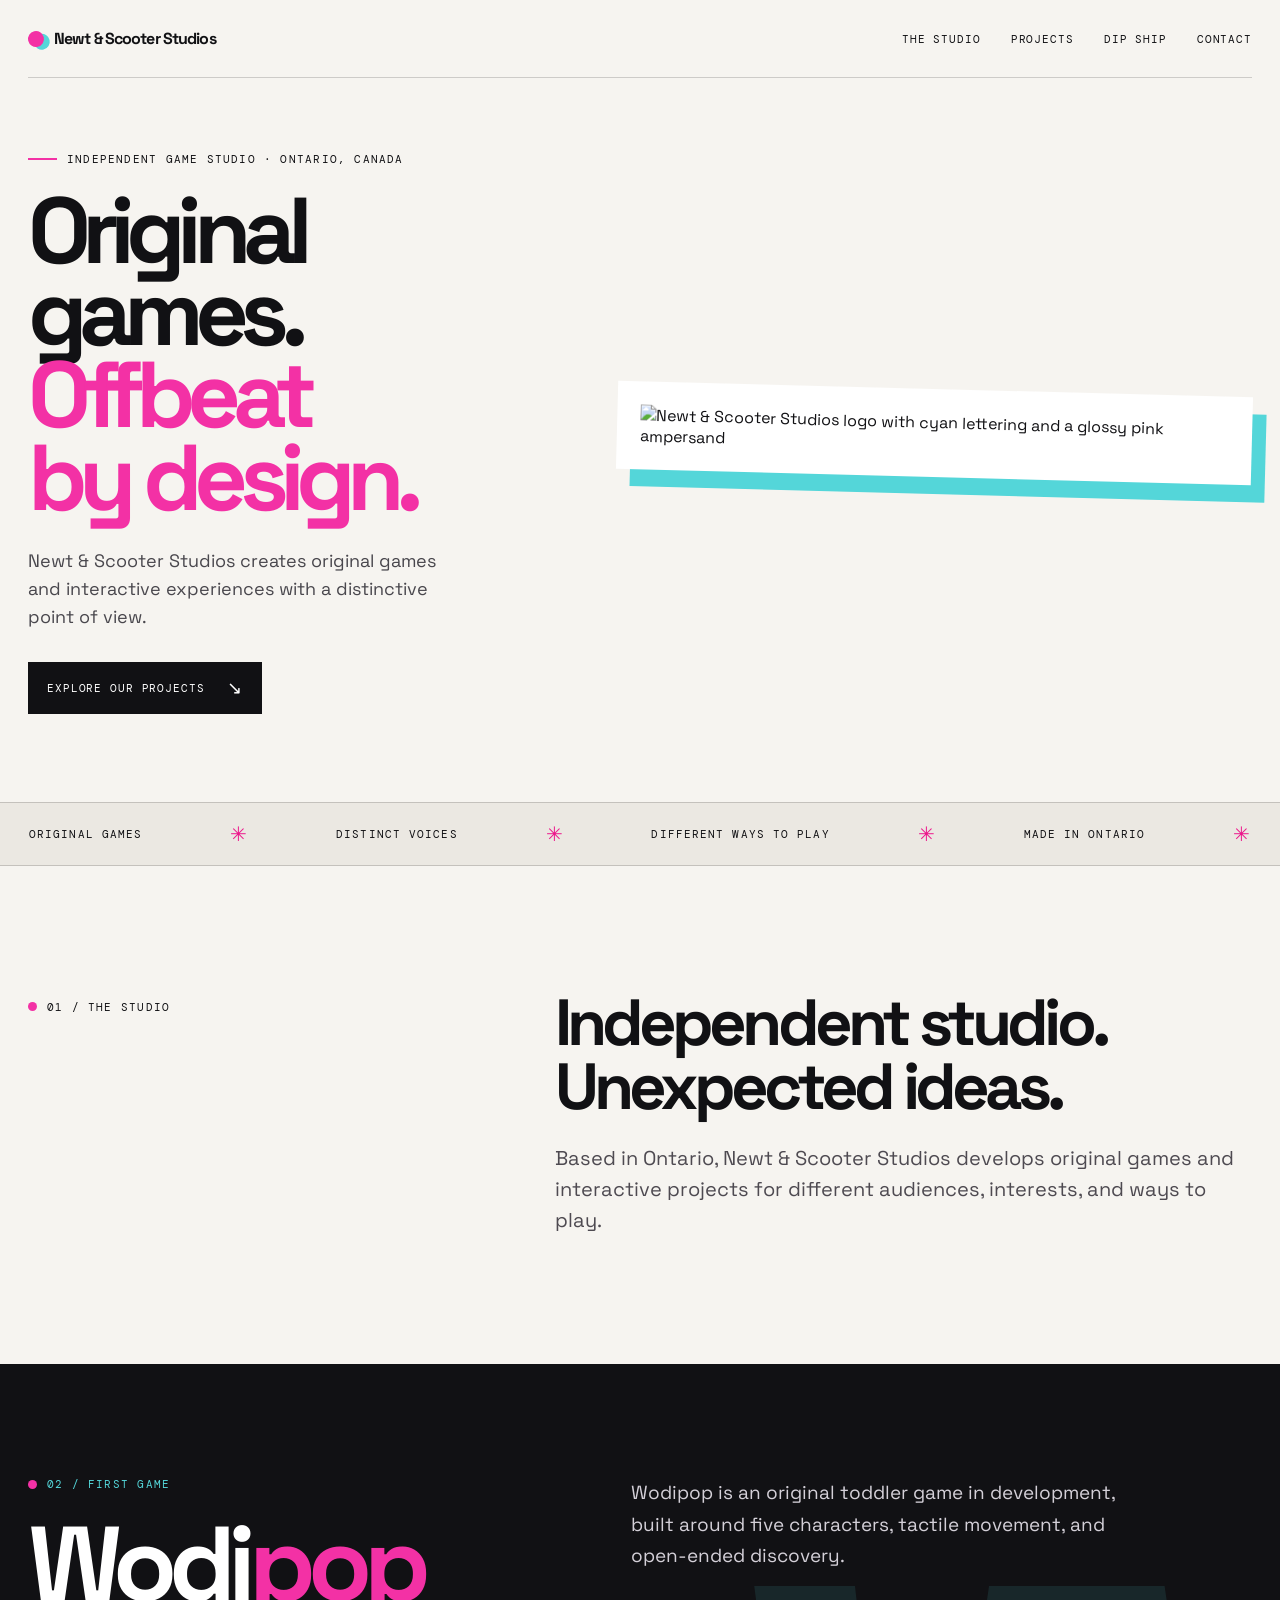
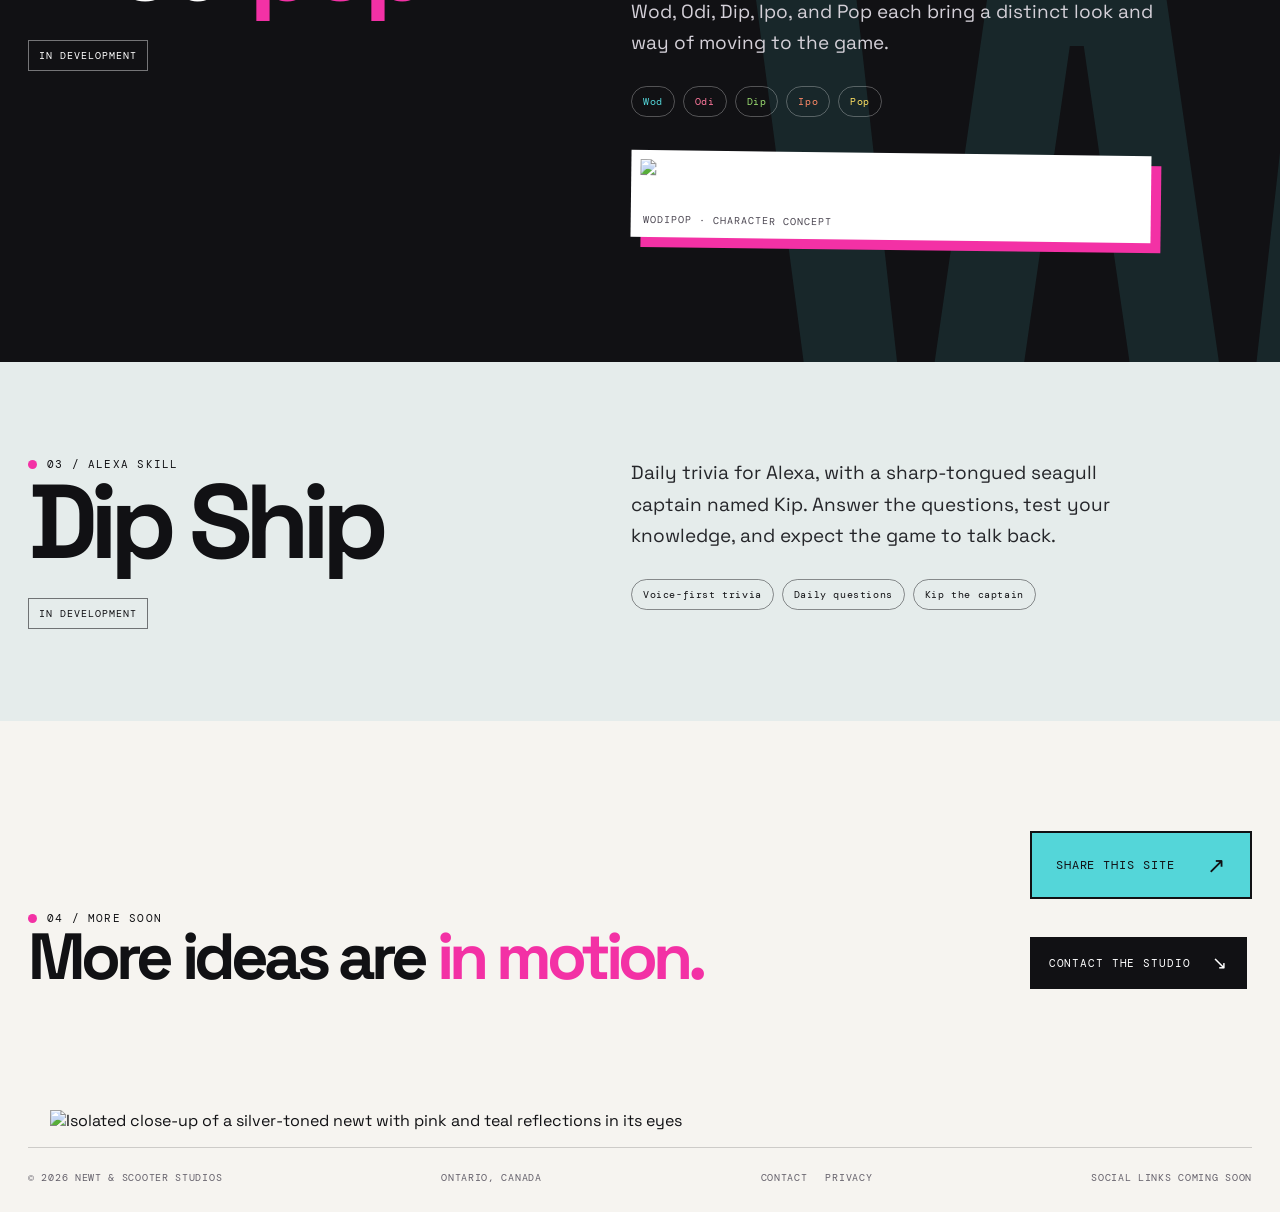
==== index.html @ 3dd8081b "Add files via upload" ====
<!doctype html>
<html lang="en">
<head>
  <meta charset="utf-8">
  <meta name="viewport" content="width=device-width, initial-scale=1">
  <meta name="theme-color" content="#f6f4f0">
  <meta name="description" content="Newt & Scooter Studios is an independent Ontario game studio making original games and interactive experiences across genres.">
  <title>Newt & Scooter Studios | Original games. Offbeat by design.</title>
  <link rel="canonical" href="https://newtandscooter.com/">
  <meta property="og:type" content="website">
  <meta property="og:site_name" content="Newt &amp; Scooter Studios">
  <meta property="og:title" content="Newt &amp; Scooter Studios | Original games">
  <meta property="og:description" content="Independent games and interactive experiences, made in Ontario.">
  <meta property="og:url" content="https://newtandscooter.com/">
  <meta property="og:image" content="https://newtandscooter.com/assets/images/newt-cutout.png">
  <meta property="og:image:alt" content="Isolated close-up of a newt with pink and teal reflections in its eyes">
  <meta name="twitter:card" content="summary_large_image">
  <meta name="twitter:title" content="Newt &amp; Scooter Studios | Original games">
  <meta name="twitter:description" content="Independent games and interactive experiences, made in Ontario.">
  <meta name="twitter:image" content="https://newtandscooter.com/assets/images/newt-cutout.png">
  <meta name="robots" content="index, follow">
  <link rel="preconnect" href="https://fonts.googleapis.com">
  <link rel="preconnect" href="https://fonts.gstatic.com" crossorigin>
  <link href="https://fonts.googleapis.com/css2?family=DM+Mono:wght@400;500&family=Space+Grotesk:wght@400;500;600;700&display=swap" rel="stylesheet">
  <link rel="stylesheet" href="/site.css">
  <script type="application/ld+json">
    {"@context":"https://schema.org","@type":"Organization","name":"Newt & Scooter Studios","url":"https://newtandscooter.com/","description":"An independent Ontario game studio making original games and interactive experiences.","logo":"https://newtandscooter.com/assets/images/newt-scooter-logo.jpg"}
  </script>
</head>
<body>
  <header class="shell topbar">
    <a class="brand" href="/" aria-label="Newt and Scooter Studios home"><i class="brand-mark" aria-hidden="true"></i> Newt &amp; Scooter Studios</a>
    <nav class="nav" aria-label="Main navigation">
      <a href="/#studio">The studio</a>
      <a href="/#first-game">Projects</a>
      <a href="/#dipship">Dip Ship</a>
      <a href="/contact.html">Contact</a>
    </nav>
  </header>
  <main id="top">
    <section class="shell hero" aria-labelledby="hero-title">
      <div>
        <p class="eyebrow">Independent game studio · Ontario, Canada</p>
        <h1 id="hero-title"><span>Original</span><span>games.</span><span class="accent">Offbeat</span><span class="accent">by design.</span></h1>
        <p class="hero-copy">Newt &amp; Scooter Studios creates original games and interactive experiences with a distinctive point of view.</p>
        <a class="button" href="#first-game">Explore our projects <b aria-hidden="true">↘</b></a>
      </div>
      <div class="hero-art">
        <img src="/assets/images/newt-scooter-logo.jpg" alt="Newt &amp; Scooter Studios logo with cyan lettering and a glossy pink ampersand">
      </div>
    </section>
    <div class="ticker" aria-label="Original games, distinct voices, made in Ontario">
      <div class="ticker-line" aria-hidden="true"><span>Original games</span><span>✳</span><span>Distinct voices</span><span>✳</span><span>Different ways to play</span><span>✳</span><span>Made in Ontario</span><span>✳</span></div>
    </div>
    <section id="studio" class="shell studio" aria-labelledby="studio-title">
      <p class="section-label">01 / The studio</p>
      <div class="studio-copy">
        <h2 id="studio-title">Independent studio.<br>Unexpected ideas.</h2>
        <p>Based in Ontario, Newt &amp; Scooter Studios develops original games and interactive projects for different audiences, interests, and ways to play.</p>
      </div>
    </section>
    <section id="first-game" class="project" aria-labelledby="project-title">
      <div class="shell project-inner">
        <div>
          <p class="section-label">02 / First game</p>
          <h2 id="project-title">Wodi<em>pop</em></h2>
          <span class="status">In development</span>
        </div>
        <div class="project-description">
          <p>Wodipop is an original toddler game in development, built around five characters, tactile movement, and open-ended discovery.</p>
          <p>Wod, Odi, Dip, Ipo, and Pop each bring a distinct look and way of moving to the game.</p>
          <div class="characters" aria-label="Wodipop characters"><span>Wod</span><span>Odi</span><span>Dip</span><span>Ipo</span><span>Pop</span></div>
          <figure class="project-art">
            <img src="/assets/images/wodipop-cast-artwork.jpeg" alt="A hand-drawn Wodipop cast: Wod, Pop, Odi, Ipo, and Dip peeking out from behind Ipo, above the Wodipop logo">
            <figcaption>Wodipop · Character concept</figcaption>
          </figure>
        </div>
      </div>
    </section>
    <section id="dipship" class="dipship" aria-labelledby="dipship-title">
      <div class="shell dipship-inner">
        <div>
          <p class="section-label">03 / Alexa skill</p>
          <h2 id="dipship-title">Dip Ship</h2>
          <span class="status">In development</span>
        </div>
        <div class="dipship-copy">
          <p>Daily trivia for Alexa, with a sharp-tongued seagull captain named Kip. Answer the questions, test your knowledge, and expect the game to talk back.</p>
          <div class="dipship-tags" aria-label="Dip Ship features"><span>Voice-first trivia</span><span>Daily questions</span><span>Kip the captain</span></div>
        </div>
      </div>
    </section>
    <section id="hello" class="shell outro" aria-labelledby="outro-title">
      <div>
        <p class="section-label">04 / More soon</p>
        <h2 id="outro-title">More ideas are <span>in motion.</span></h2>
      </div>
      <div class="outro-actions">
        <button class="share-button" type="button" data-share aria-describedby="share-status-home">Share this site <b aria-hidden="true">↗</b></button>
        <p id="share-status-home" class="share-status" data-share-status aria-live="polite"></p>
        <a class="button" href="/contact.html">Contact the studio <b aria-hidden="true">↘</b></a>
      </div>
    </section>
  </main>
  <figure class="closing-image">
    <img src="/assets/images/newt-cutout.png" alt="Isolated close-up of a silver-toned newt with pink and teal reflections in its eyes" loading="lazy" decoding="async">
  </figure>
  <footer class="shell site-footer">
    <p>© 2026 Newt &amp; Scooter Studios</p>
    <p>Ontario, Canada</p>
    <nav aria-label="Footer links"><a href="/contact.html">Contact</a><a href="/privacy.html">Privacy</a></nav>
    <p class="social-note">Social links coming soon</p>
  </footer>
  <script src="/site.js" defer></script>
</body>
</html>
---- site.css ----
:root {
      --ink: #111114;
      --paper: #f6f4f0;
      --cyan: #54d6d9;
      --pink: #f331a5;
      --lilac: #d7c9ff;
      --line: rgba(17,17,20,.18);
      --mono: "DM Mono", "Courier New", monospace;
      --sans: "Space Grotesk", "Arial", sans-serif;
    }
    * { box-sizing: border-box; }
    html { scroll-behavior: smooth; }
    body { margin: 0; background: var(--paper); color: var(--ink); font-family: var(--sans); }
    a { color: inherit; }
    .shell { width: min(1240px, calc(100% - 56px)); margin-inline: auto; }
    .topbar { height: 78px; display: flex; align-items: center; justify-content: space-between; border-bottom: 1px solid var(--line); }
    .brand { display: inline-flex; gap: 10px; align-items: center; text-decoration: none; font-size: 16px; font-weight: 700; letter-spacing: -.055em; }
    .brand-mark { width: 16px; height: 16px; border-radius: 50%; background: var(--pink); box-shadow: 5px 4px 0 var(--cyan); transform: rotate(-13deg); }
    .nav { display: flex; gap: 30px; align-items: center; font: 11px var(--mono); text-transform: uppercase; letter-spacing: .08em; }
    .nav a { text-decoration: none; }
    .nav a:hover { text-decoration: underline; text-decoration-thickness: 2px; text-underline-offset: 5px; }
    .hero { min-height: 660px; display: grid; grid-template-columns: .92fr 1.08fr; align-items: center; gap: 48px; padding: 74px 0 88px; }
    .eyebrow, .section-label { font: 11px var(--mono); text-transform: uppercase; letter-spacing: .11em; }
    .eyebrow { display: flex; align-items: center; gap: 10px; margin: 0 0 24px; }
    .eyebrow::before { content: ""; width: 29px; height: 2px; background: var(--pink); }
    h1 { max-width: 600px; margin: 0; font-size: clamp(58px, 7.3vw, 105px); line-height: .88; letter-spacing: -.095em; font-weight: 700; }
    h1 span { display: block; }
    h1 .accent { color: var(--pink); }
    .hero-copy { max-width: 445px; margin: 28px 0 31px; font-size: 18px; line-height: 1.55; color: #49474d; }
    .button { display: inline-flex; align-items: center; gap: 22px; min-height: 52px; padding: 0 19px; background: var(--ink); color: white; text-decoration: none; font: 11px var(--mono); text-transform: uppercase; letter-spacing: .08em; transition: transform .2s, background .2s; }
    .button:hover { background: #34313a; transform: translateY(-3px); }
    .button b { font-size: 18px; font-weight: 400; }
    .hero-art { position: relative; padding: 23px; background: white; transform: rotate(1.5deg); box-shadow: 14px 17px 0 var(--cyan); }
    .hero-art img { display: block; width: 100%; height: auto; }
    .ticker { overflow: hidden; border-block: 1px solid var(--line); background: #ebe8e2; }
    .ticker-line { display: flex; align-items: center; justify-content: space-around; gap: 30px; min-width: max-content; padding: 18px 0; font: 11px var(--mono); text-transform: uppercase; letter-spacing: .1em; }
    .ticker-line span:nth-child(even) { color: #ec168b; font-size: 20px; }
    .studio { padding: 125px 0 128px; display: grid; grid-template-columns: .72fr 1.28fr; gap: 11%; align-items: start; }
    .section-label { margin: 9px 0 0; display: flex; gap: 10px; align-items: center; }
    .section-label::before { content: ""; width: 9px; height: 9px; background: var(--pink); border-radius: 50%; }
    h2 { margin: 0; font-size: clamp(40px, 5.1vw, 68px); line-height: .98; letter-spacing: -.075em; }
    .studio-copy { max-width: 690px; }
    .studio-copy p { font-size: 20px; line-height: 1.55; color: #4e4a51; margin: 25px 0 0; }
    .project { background: var(--ink); color: white; padding: 104px 0 112px; position: relative; overflow: hidden; }
    .project::after { content: "W"; position: absolute; right: -42px; bottom: -205px; color: rgba(84,214,217,.11); font-size: min(62vw, 770px); line-height: .8; font-weight: 700; letter-spacing: -.13em; pointer-events: none; }
    .project-inner { position: relative; z-index: 1; display: grid; grid-template-columns: .86fr 1.14fr; gap: 11%; align-items: start; }
    .project .section-label { color: var(--cyan); margin-bottom: 22px; }
    .project h2 { font-size: clamp(58px, 8.2vw, 112px); }
    .project h2 em { color: var(--pink); font-style: normal; }
    .status { display: inline-block; margin-top: 24px; padding: 8px 10px; border: 1px solid rgba(255,255,255,.42); font: 10px var(--mono); text-transform: uppercase; letter-spacing: .1em; }
    .project-description { max-width: 530px; padding-top: 9px; }
    .project-description p { margin: 0 0 24px; color: #d4d0d8; font-size: 19px; line-height: 1.65; }
    .project-art { margin: 36px 10px 10px 0; padding: 9px; background: #fff; transform: rotate(.7deg); box-shadow: 10px 10px 0 var(--pink); }
    .project-art img { display: block; width: 100%; height: auto; }
    .project-art figcaption { margin: 12px 3px 2px; color: #4b4651; font: 10px var(--mono); text-transform: uppercase; letter-spacing: .1em; }
    .characters { display: flex; flex-wrap: wrap; gap: 8px; margin-top: 28px; }
    .characters span { padding: 8px 11px; border: 1px solid rgba(255,255,255,.28); border-radius: 99px; font: 10px var(--mono); letter-spacing: .06em; }
    .characters span:nth-child(1) { color: var(--cyan); }
    .characters span:nth-child(2) { color: #ff789d; }
    .characters span:nth-child(3) { color: #9bdc71; }
    .characters span:nth-child(4) { color: #ff8a68; }
    .characters span:nth-child(5) { color: #ffe162; }
    .outro { padding: 110px 0 105px; display: flex; align-items: end; justify-content: space-between; gap: 40px; }
    .outro h2 { max-width: 740px; }
    .outro h2 span { color: var(--pink); }
    .outro .button { flex-shrink: 0; }
    .closing-image { width: 100%; overflow: hidden; background: transparent; }
    .closing-image img { display: block; width: min(1260px, 100%); height: auto; margin: 0 auto; }
    footer { border-top: 1px solid var(--line); padding: 23px 0 28px; display: flex; justify-content: space-between; gap: 25px; font: 10px var(--mono); text-transform: uppercase; letter-spacing: .07em; color: #65616b; }
    footer p { margin: 0; }
    .dipship { background: #e5eceb; color: var(--ink); padding: 86px 0 92px; }
    .dipship-inner { display: grid; grid-template-columns: .86fr 1.14fr; gap: 11%; align-items: start; }
    .dipship h2 { font-size: clamp(58px, 8.2vw, 112px); }
    .dipship .status { border-color: rgba(17,17,20,.55); }
    .dipship-copy { max-width: 530px; padding-top: 9px; }
    .dipship-copy p { margin: 0 0 24px; color: #25262a; font-size: 19px; line-height: 1.65; }
    .dipship-tags { display: flex; flex-wrap: wrap; gap: 8px; margin-top: 28px; }
    .dipship-tags span { padding: 8px 11px; border: 1px solid rgba(17,17,20,.45); border-radius: 99px; font: 10px var(--mono); letter-spacing: .06em; }
    .outro-actions { display: flex; flex-direction: column; align-items: flex-start; gap: 12px; }
    .share-button { display: inline-flex; align-items: center; justify-content: space-between; gap: 32px; min-height: 68px; padding: 0 24px; border: 2px solid var(--ink); background: var(--cyan); color: var(--ink); font: 12px var(--mono); text-transform: uppercase; letter-spacing: .08em; cursor: pointer; transition: transform .2s, background .2s; }
    .share-button:hover { background: #42bfca; transform: translateY(-3px); }
    .share-button b { font-size: 22px; font-weight: 400; }
    .share-status { min-height: 1.3em; margin: 0; color: #55515a; font: 11px var(--mono); }
    .page-main { min-height: 64vh; }
    .page-intro { padding: 88px 0 62px; }
    .page-intro h1 { max-width: 850px; font-size: clamp(52px, 8vw, 96px); line-height: .95; }
    .page-intro p:not(.eyebrow) { max-width: 700px; color: #49474d; font-size: 19px; line-height: 1.6; }
    .content-panel { max-width: 780px; margin: 0 auto 110px; padding: clamp(24px, 5vw, 48px); background: #fff; border: 1px solid var(--line); }
    .content-panel h2 { margin: 0 0 16px; font-size: clamp(28px, 4vw, 42px); }
    .content-panel h3 { margin: 34px 0 8px; font-size: 21px; letter-spacing: -.04em; }
    .content-panel p, .content-panel li { color: #4e4a51; font-size: 16px; line-height: 1.7; }
    .content-panel p { margin: 0 0 17px; }
    .content-panel ul { padding-left: 20px; }
    .contact-note { margin-top: 28px; padding: 19px 20px; border-left: 3px solid var(--pink); background: #f6f4f0; }
    .contact-note p:last-child { margin-bottom: 0; }
    .contact-actions { margin-top: 32px; display: flex; flex-wrap: wrap; gap: 14px; align-items: center; }
    .site-footer nav { display: flex; gap: 18px; }
    .site-footer a { text-decoration: none; }
    .site-footer a:hover { text-decoration: underline; text-underline-offset: 4px; }
    .site-footer .social-note { color: #65616b; }
    .visually-hidden { position: absolute; width: 1px; height: 1px; padding: 0; margin: -1px; overflow: hidden; clip: rect(0,0,0,0); white-space: nowrap; border: 0; }
    @media (max-width: 780px) {
      .shell { width: min(100% - 36px, 580px); }
      .topbar { height: 67px; }
      .nav { gap: 15px; font-size: 9px; }
      .nav a:first-child { display: none; }
      .hero { min-height: auto; grid-template-columns: 1fr; gap: 46px; padding: 76px 0 79px; }
      h1 { font-size: clamp(64px, 17vw, 100px); }
      .hero-copy { font-size: 16px; }
      .hero-art { margin: 0 8px 10px; padding: 13px; box-shadow: 9px 11px 0 var(--cyan); }
      .ticker-line { justify-content: flex-start; gap: 23px; padding: 15px 0; }
      .studio { grid-template-columns: 1fr; gap: 24px; padding: 81px 0 86px; }
      .studio-copy p { font-size: 17px; }
      .project { padding: 79px 0 85px; }
      .project-inner { grid-template-columns: 1fr; gap: 40px; }
      .project-description p { font-size: 17px; }
      .dipship { padding: 78px 0 85px; }
      .dipship-inner { grid-template-columns: 1fr; gap: 38px; }
      .dipship-copy p { font-size: 17px; }
      .page-intro { padding: 66px 0 45px; }
      .page-intro p:not(.eyebrow) { font-size: 17px; }
      .content-panel { margin-bottom: 76px; }
      .project::after { font-size: 100vw; right: -90px; bottom: -60px; }
      .outro { padding: 82px 0 75px; align-items: flex-start; flex-direction: column; gap: 30px; }
      .outro-actions { width: 100%; }
      .share-button { width: 100%; }
      footer { flex-direction: column; gap: 10px; }
      .site-footer nav { gap: 15px; }
    }
    @media (prefers-reduced-motion: reduce) { html { scroll-behavior: auto; } *, *::before, *::after { transition-duration: .01ms !important; } }
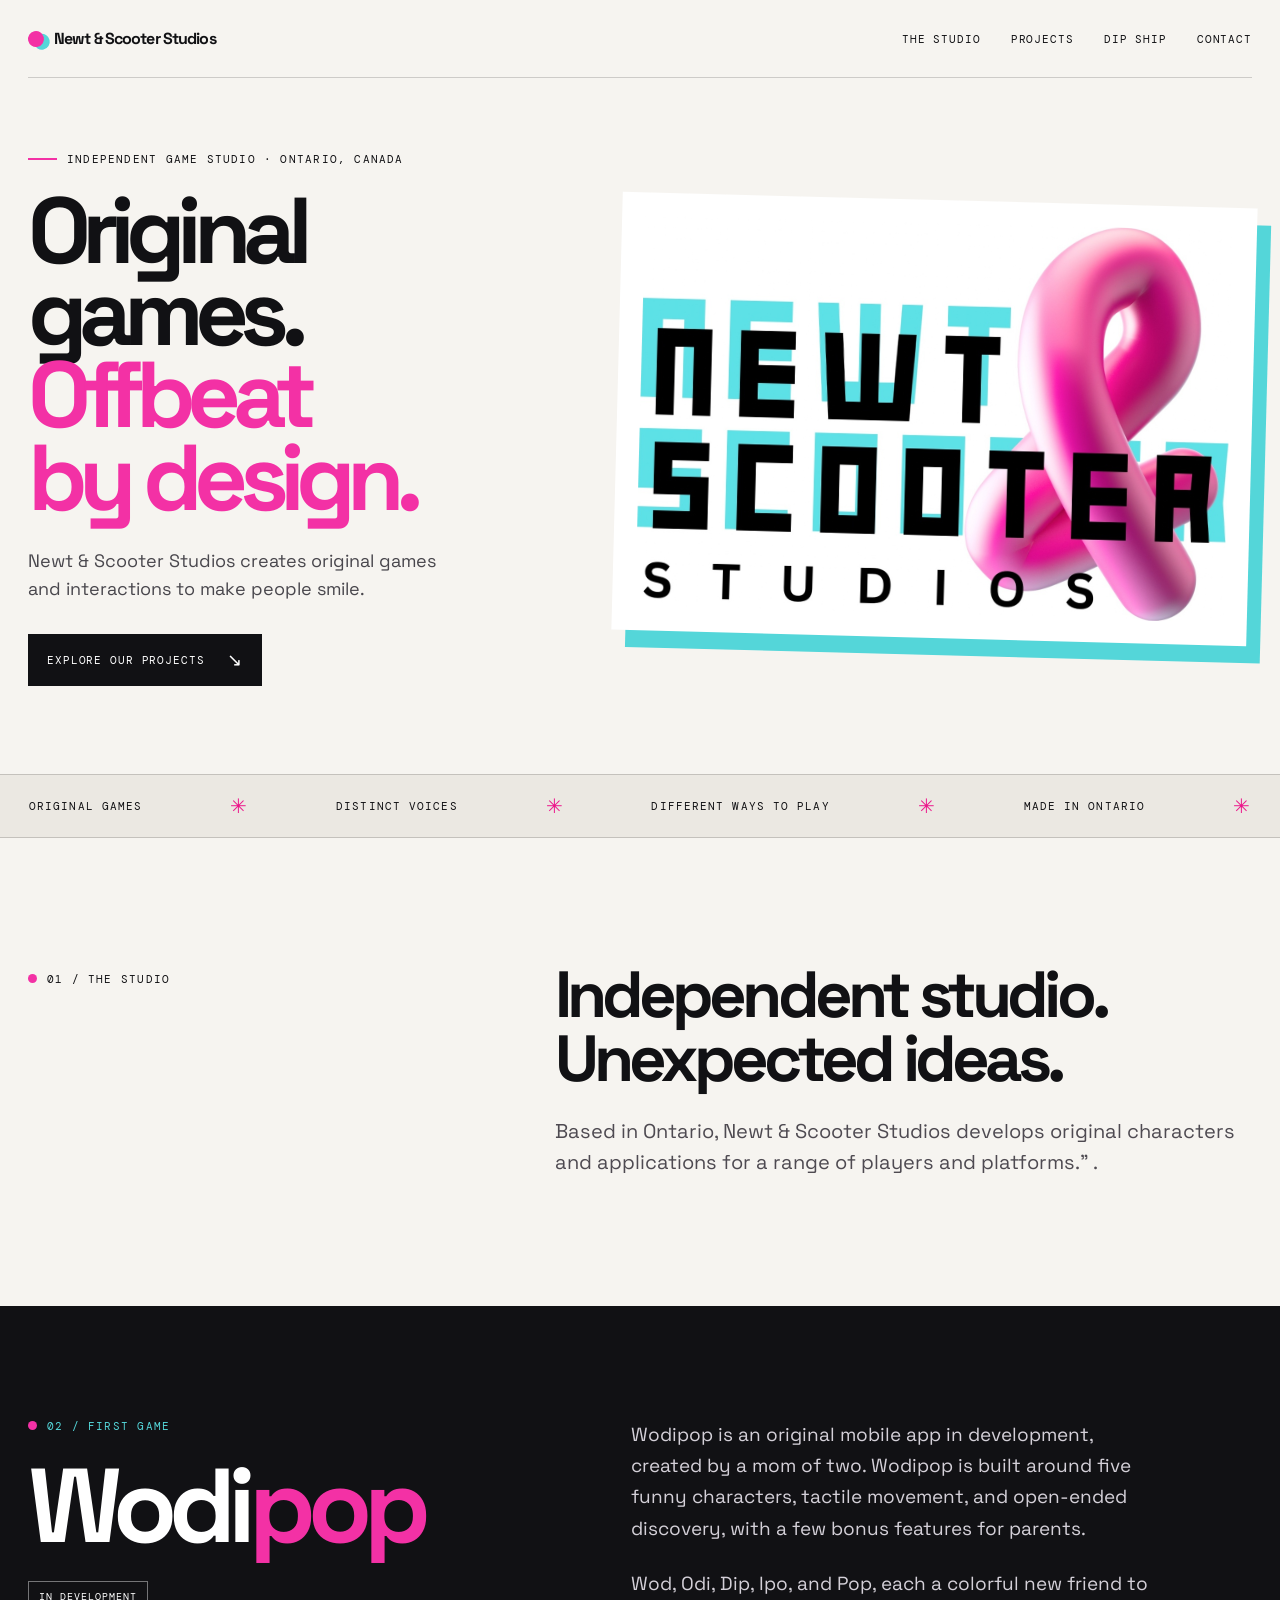
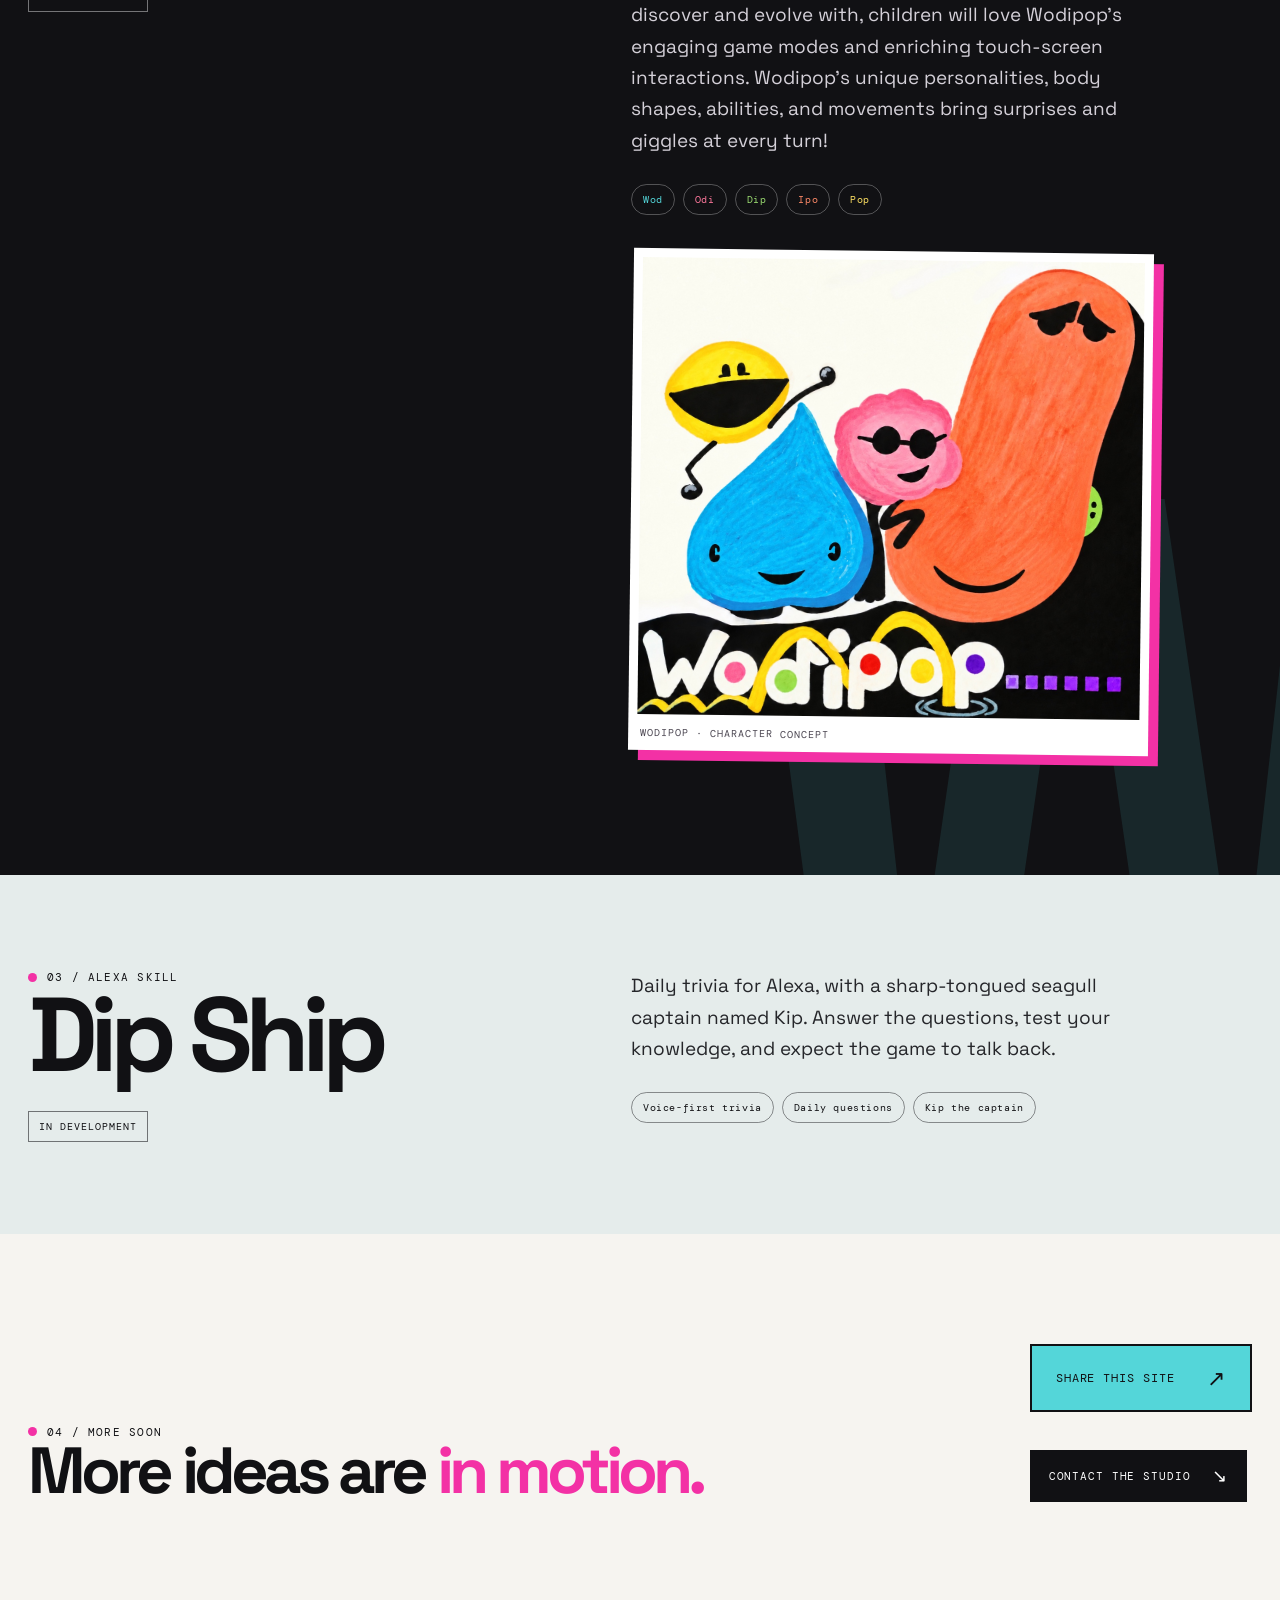
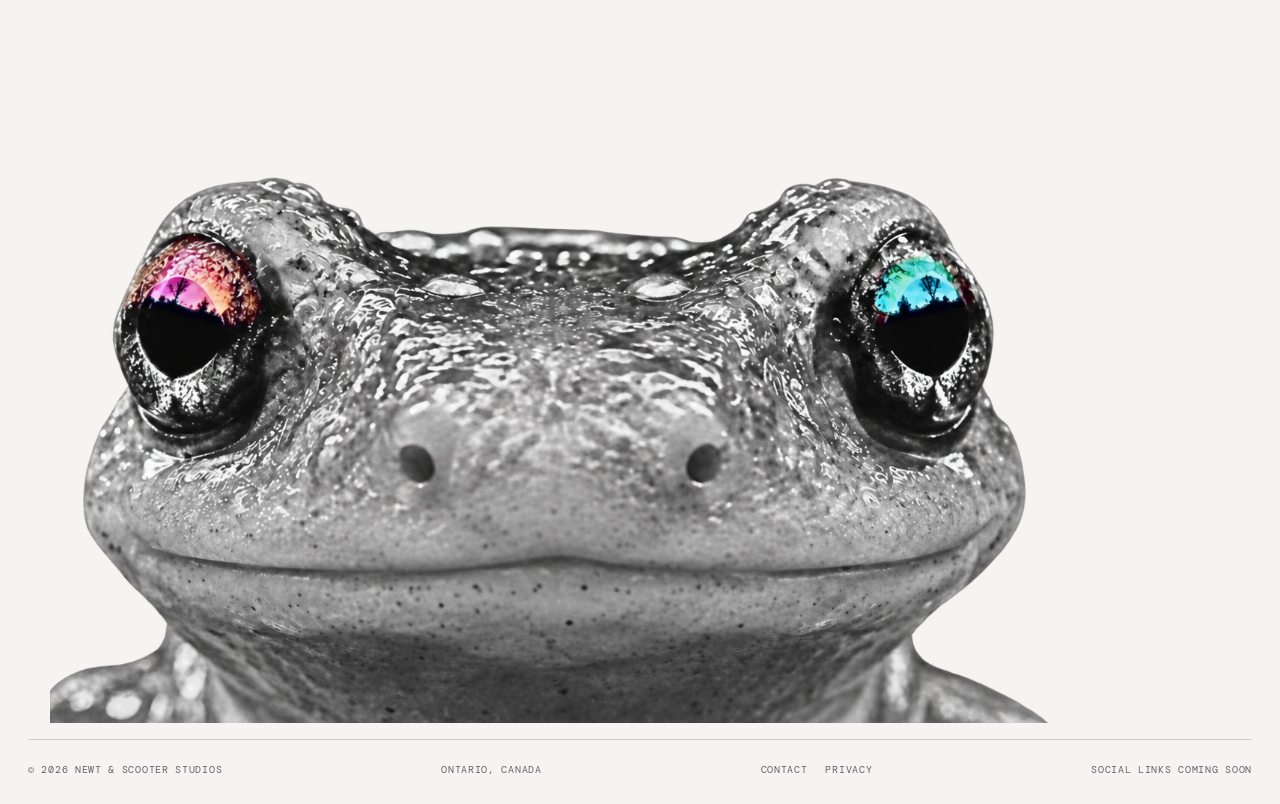
==== commit 1a7a55e8: "Update index.html" ====
--- a/index.html
+++ b/index.html
@@ -4,13 +4,13 @@
   <meta charset="utf-8">
   <meta name="viewport" content="width=device-width, initial-scale=1">
   <meta name="theme-color" content="#f6f4f0">
-  <meta name="description" content="Newt & Scooter Studios is an independent Ontario game studio making original games and interactive experiences across genres.">
-  <title>Newt & Scooter Studios | Original games. Offbeat by design.</title>
+      <meta name="description" content="Newt & Scooter Studios is an independent Ontario game studio making original games and interactive experiences across genres and platforms.">
+  <title>Newt & Scooter Studios | Original Worlds.</title>
   <link rel="canonical" href="https://newtandscooter.com/">
   <meta property="og:type" content="website">
   <meta property="og:site_name" content="Newt &amp; Scooter Studios">
-  <meta property="og:title" content="Newt &amp; Scooter Studios | Original games">
-  <meta property="og:description" content="Independent games and interactive experiences, made in Ontario.">
+  <meta property="og:title" content="Newt &amp; Scooter Studios | Original Worlds">
+  <meta property="og:description" content="Independent games and interactive experiences, made in Ontario">
   <meta property="og:url" content="https://newtandscooter.com/">
   <meta property="og:image" content="https://newtandscooter.com/assets/images/newt-cutout.png">
   <meta property="og:image:alt" content="Isolated close-up of a newt with pink and teal reflections in its eyes">
@@ -42,21 +42,22 @@
       <div>
         <p class="eyebrow">Independent game studio · Ontario, Canada</p>
         <h1 id="hero-title"><span>Original</span><span>games.</span><span class="accent">Offbeat</span><span class="accent">by design.</span></h1>
-        <p class="hero-copy">Newt &amp; Scooter Studios creates original games and interactive experiences with a distinctive point of view.</p>
+        <p class="hero-copy">Newt &amp; Scooter Studios creates original games and interactions to make people smile.</p>
         <a class="button" href="#first-game">Explore our projects <b aria-hidden="true">↘</b></a>
       </div>
       <div class="hero-art">
         <img src="/assets/images/newt-scooter-logo.jpg" alt="Newt &amp; Scooter Studios logo with cyan lettering and a glossy pink ampersand">
       </div>
     </section>
-    <div class="ticker" aria-label="Original games, distinct voices, made in Ontario">
+    <div class="ticker" aria-label="Original games, created to make people smile, in Ontario, Canada">
       <div class="ticker-line" aria-hidden="true"><span>Original games</span><span>✳</span><span>Distinct voices</span><span>✳</span><span>Different ways to play</span><span>✳</span><span>Made in Ontario</span><span>✳</span></div>
     </div>
     <section id="studio" class="shell studio" aria-labelledby="studio-title">
       <p class="section-label">01 / The studio</p>
       <div class="studio-copy">
         <h2 id="studio-title">Independent studio.<br>Unexpected ideas.</h2>
-        <p>Based in Ontario, Newt &amp; Scooter Studios develops original games and interactive projects for different audiences, interests, and ways to play.</p>
+        <p>Based in Ontario, Newt &amp; Scooter Studios develops original characters and applications for a range of players and platforms."
+           .</p>
       </div>
     </section>
     <section id="first-game" class="project" aria-labelledby="project-title">
@@ -67,8 +68,8 @@
           <span class="status">In development</span>
         </div>
         <div class="project-description">
-          <p>Wodipop is an original toddler game in development, built around five characters, tactile movement, and open-ended discovery.</p>
-          <p>Wod, Odi, Dip, Ipo, and Pop each bring a distinct look and way of moving to the game.</p>
+          <p>Wodipop is an original mobile app in development, created by a mom of two. Wodipop is built around five funny characters, tactile movement, and open-ended discovery, with a few bonus features for parents. </p>
+          <p>Wod, Odi, Dip, Ipo, and Pop, each a colorful new friend to discover and evolve with, children will love Wodipop's engaging game modes and enriching touch-screen interactions. Wodipop's unique personalities, body shapes, abilities, and movements bring surprises and giggles at every turn!</p>
           <div class="characters" aria-label="Wodipop characters"><span>Wod</span><span>Odi</span><span>Dip</span><span>Ipo</span><span>Pop</span></div>
           <figure class="project-art">
             <img src="/assets/images/wodipop-cast-artwork.jpeg" alt="A hand-drawn Wodipop cast: Wod, Pop, Odi, Ipo, and Dip peeking out from behind Ipo, above the Wodipop logo">
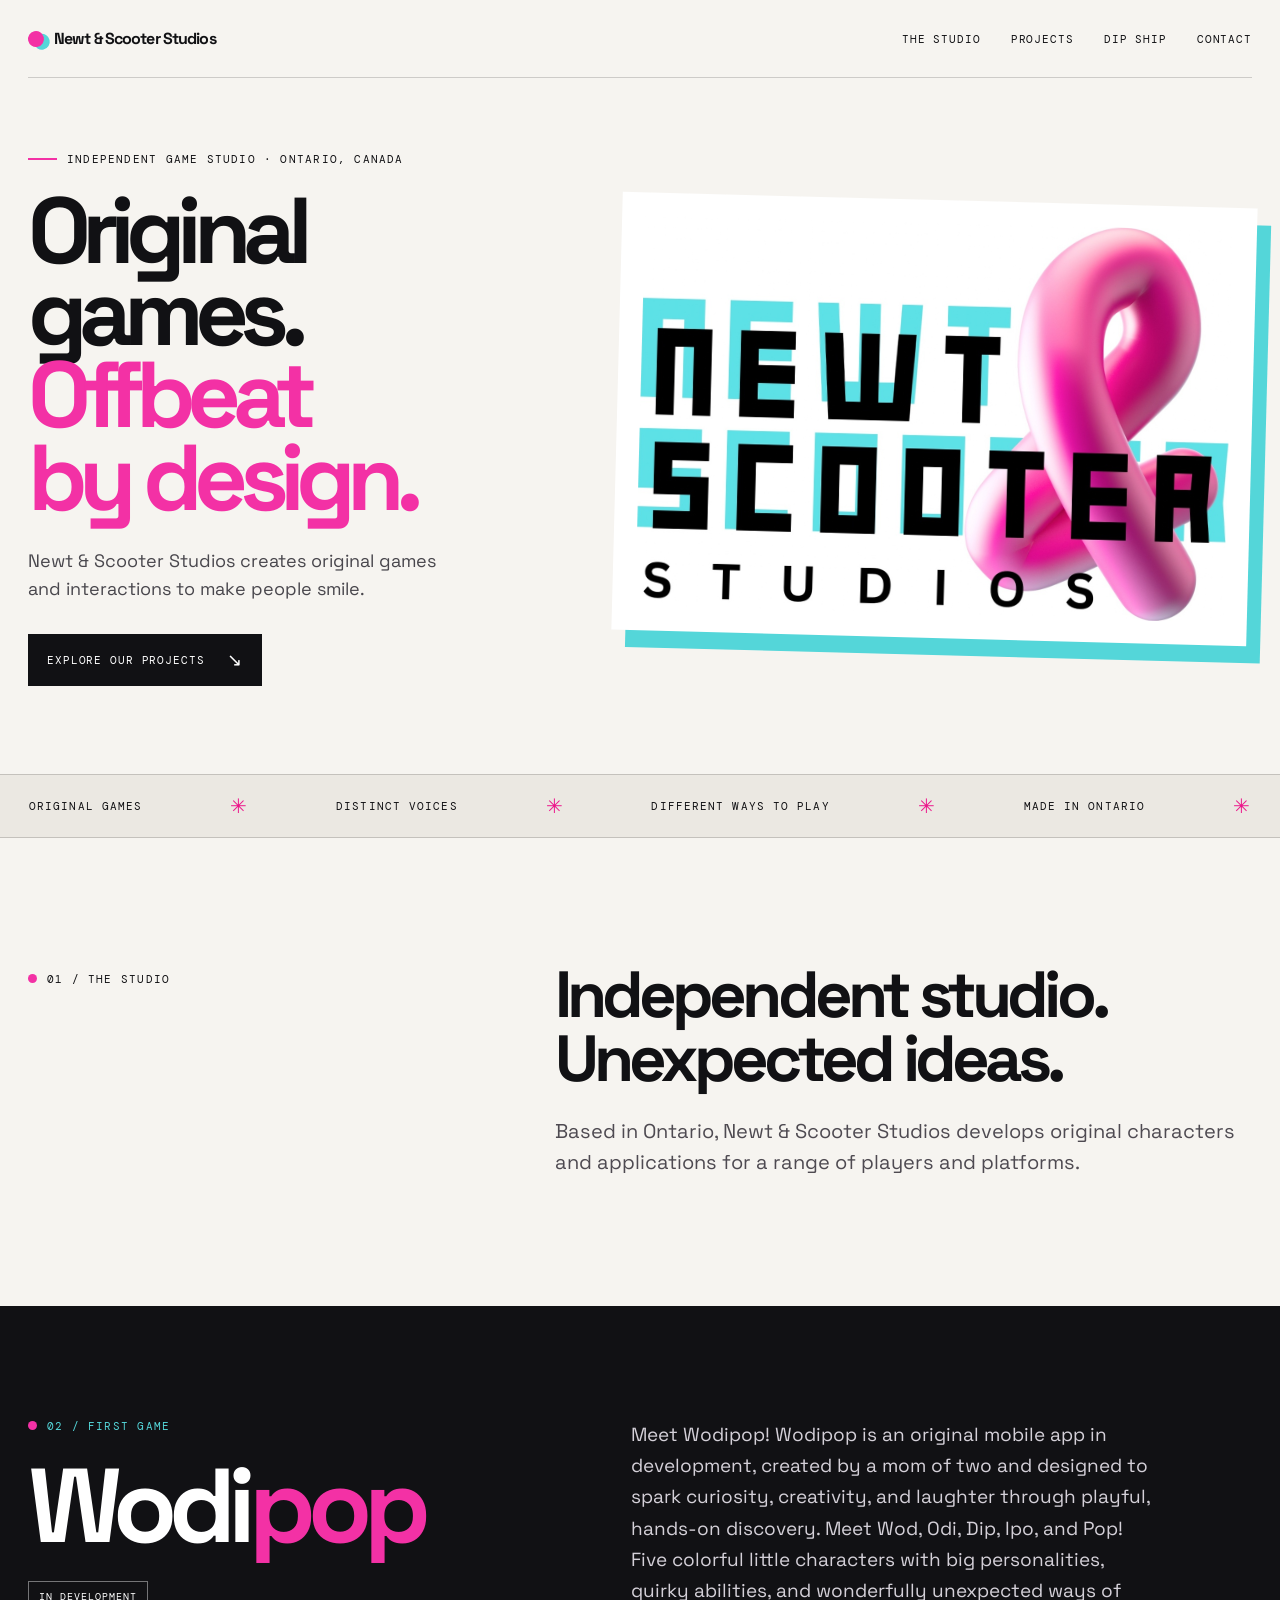
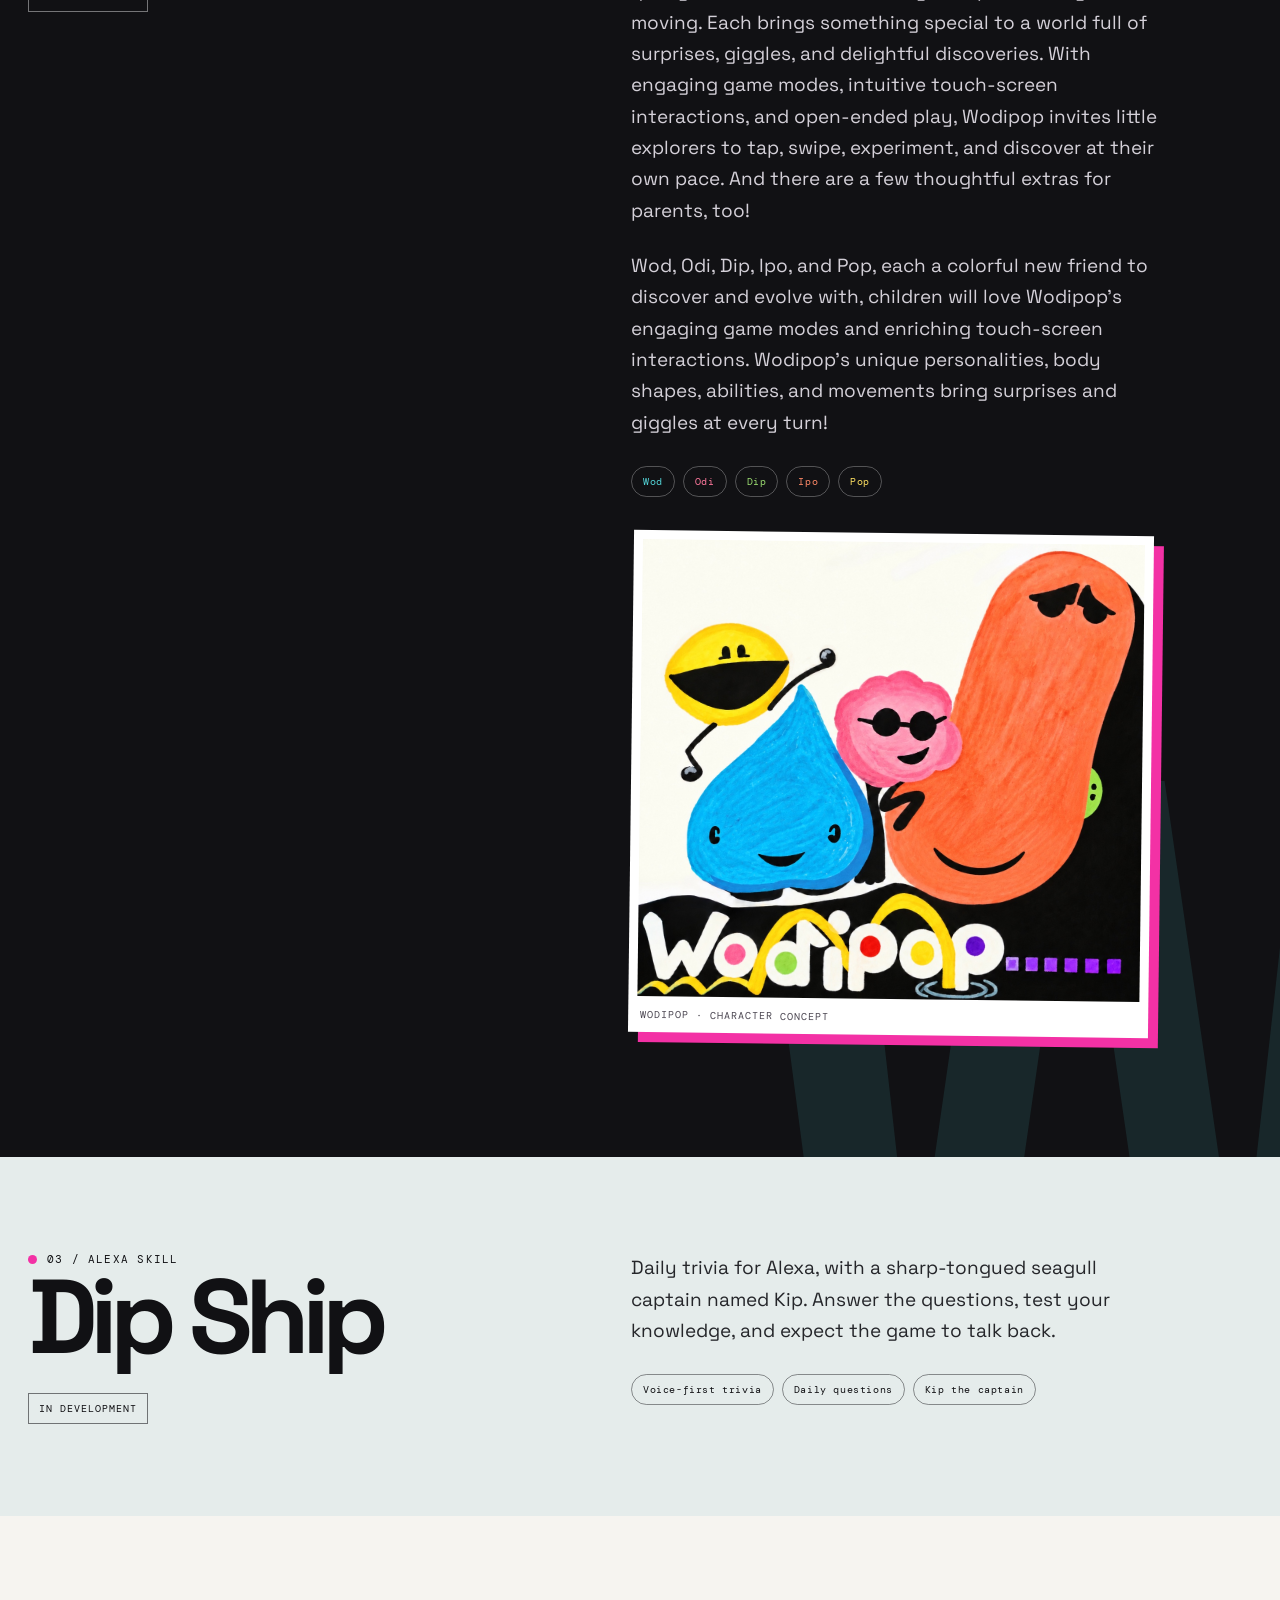
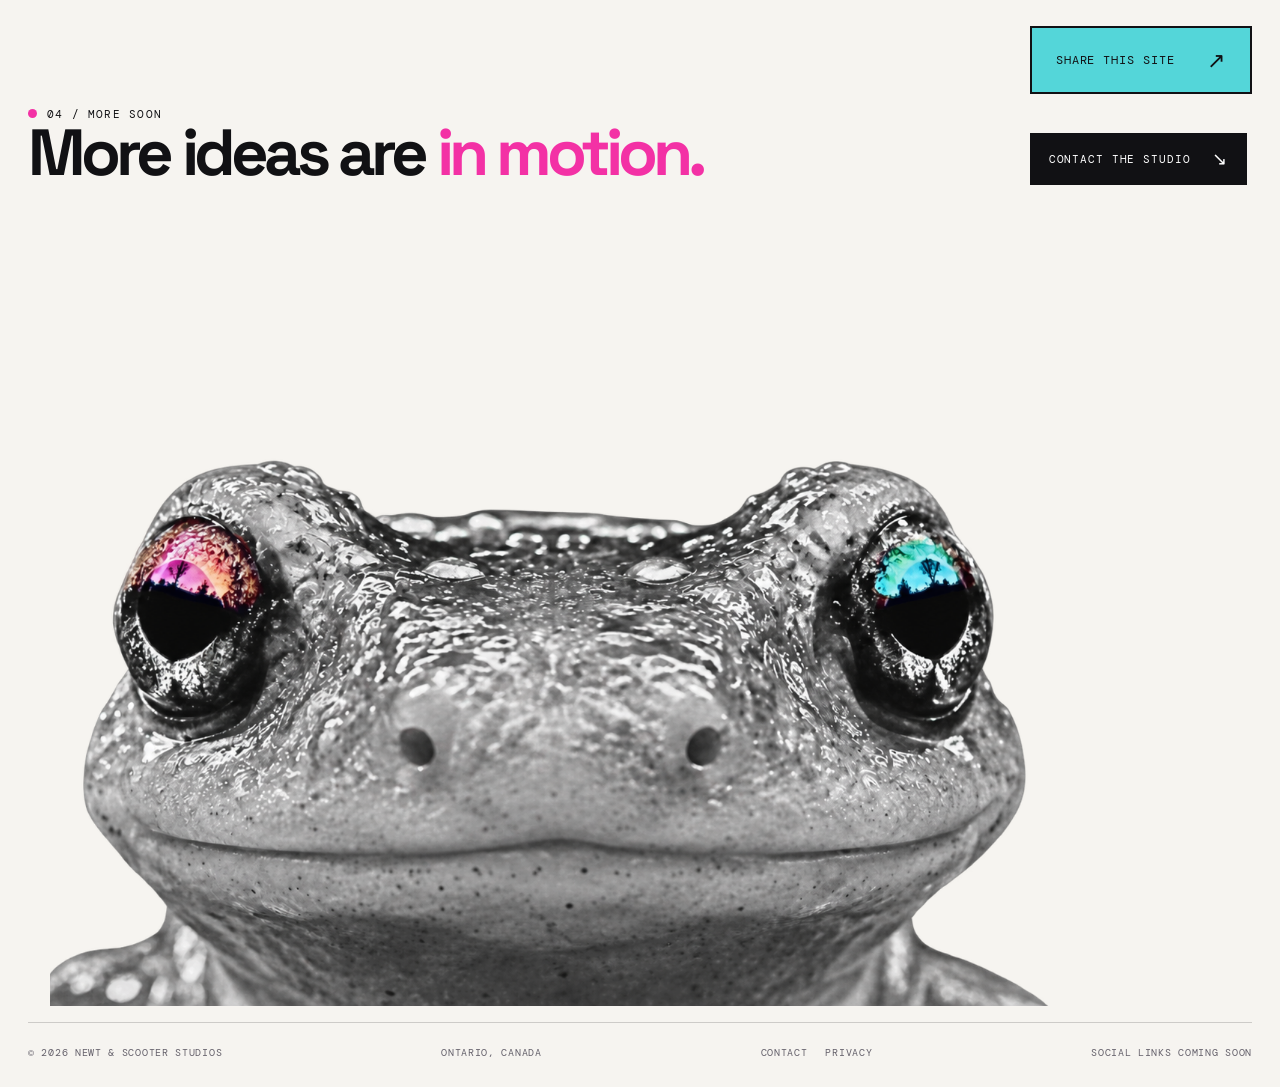
==== commit 08e45e80: "Update index.html" ====
--- a/index.html
+++ b/index.html
@@ -56,8 +56,7 @@
       <p class="section-label">01 / The studio</p>
       <div class="studio-copy">
         <h2 id="studio-title">Independent studio.<br>Unexpected ideas.</h2>
-        <p>Based in Ontario, Newt &amp; Scooter Studios develops original characters and applications for a range of players and platforms."
-           .</p>
+        <p>Based in Ontario, Newt &amp; Scooter Studios develops original characters and applications for a range of players and platforms.</p>
       </div>
     </section>
     <section id="first-game" class="project" aria-labelledby="project-title">
@@ -68,7 +67,7 @@
           <span class="status">In development</span>
         </div>
         <div class="project-description">
-          <p>Wodipop is an original mobile app in development, created by a mom of two. Wodipop is built around five funny characters, tactile movement, and open-ended discovery, with a few bonus features for parents. </p>
+          <p>Meet Wodipop! Wodipop is an original mobile app in development, created by a mom of two and designed to spark curiosity, creativity, and laughter through playful, hands-on discovery. Meet Wod, Odi, Dip, Ipo, and Pop! Five colorful little characters with big personalities, quirky abilities, and wonderfully unexpected ways of moving. Each brings something special to a world full of surprises, giggles, and delightful discoveries. With engaging game modes, intuitive touch-screen interactions, and open-ended play, Wodipop invites little explorers to tap, swipe, experiment, and discover at their own pace. And there are a few thoughtful extras for parents, too! </p>
           <p>Wod, Odi, Dip, Ipo, and Pop, each a colorful new friend to discover and evolve with, children will love Wodipop's engaging game modes and enriching touch-screen interactions. Wodipop's unique personalities, body shapes, abilities, and movements bring surprises and giggles at every turn!</p>
           <div class="characters" aria-label="Wodipop characters"><span>Wod</span><span>Odi</span><span>Dip</span><span>Ipo</span><span>Pop</span></div>
           <figure class="project-art">
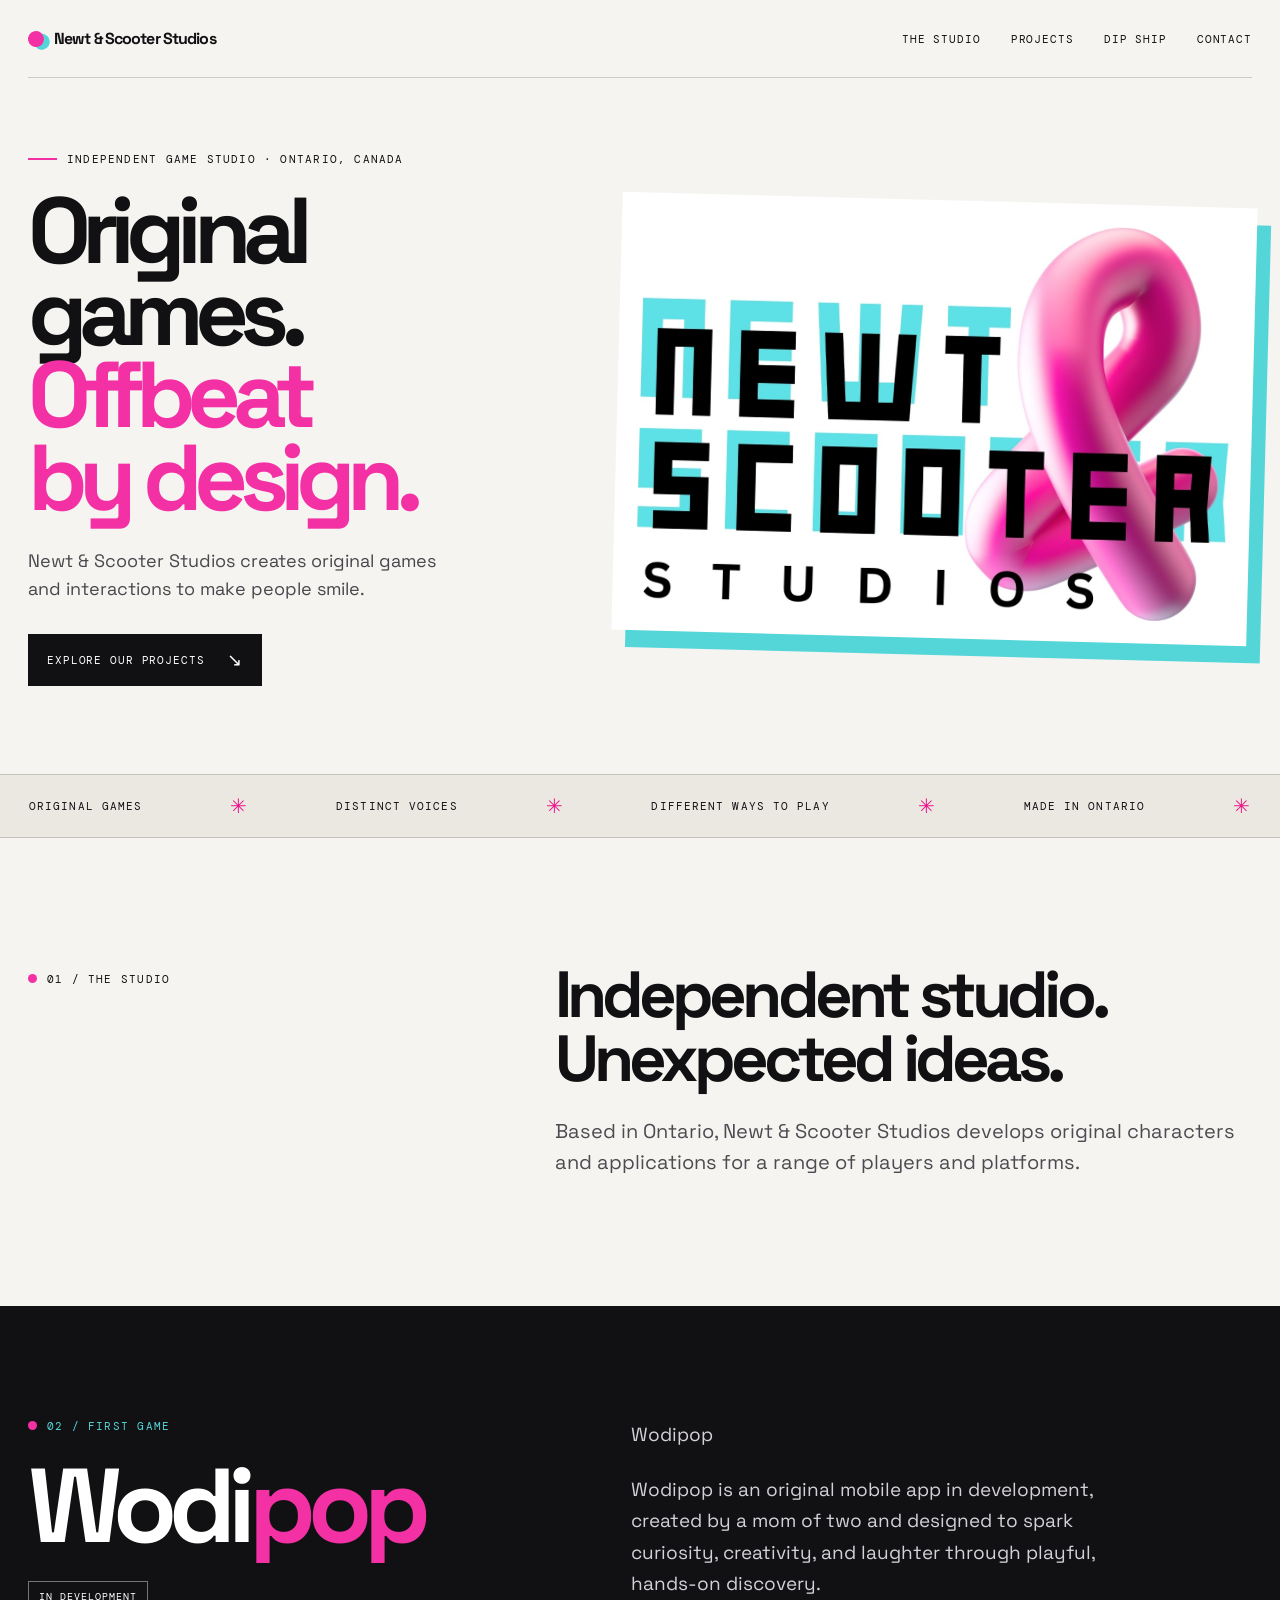
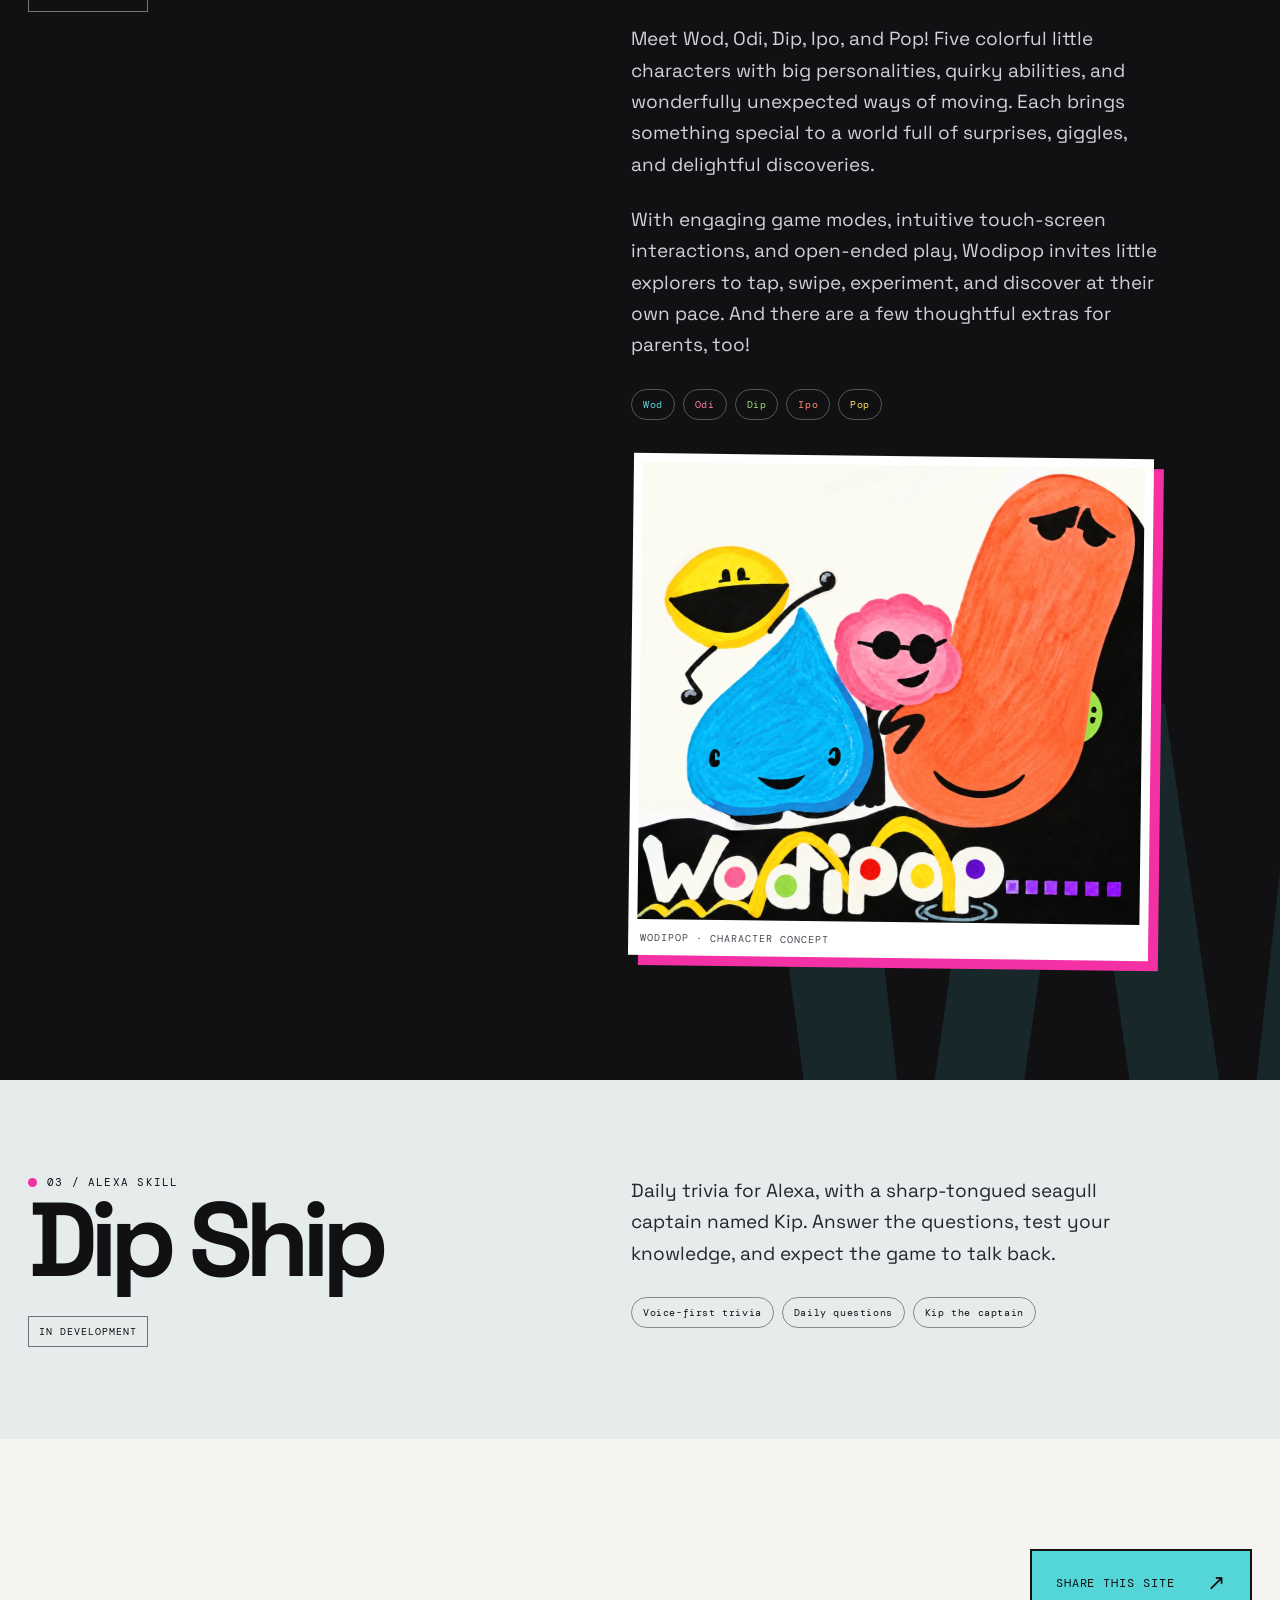
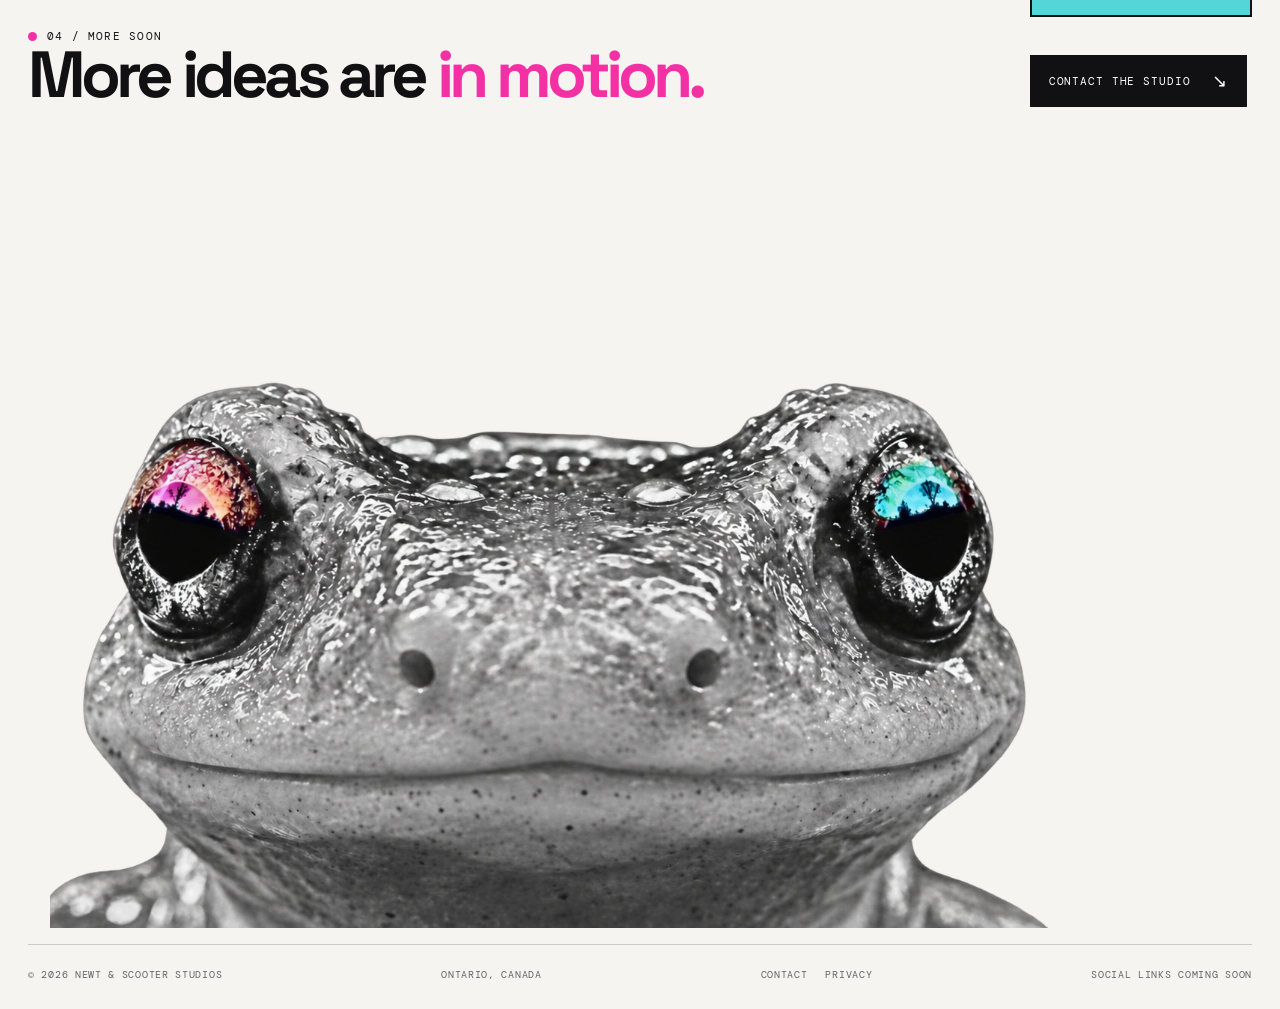
==== commit e020bd47: "Update index.html" ====
--- a/index.html
+++ b/index.html
@@ -67,8 +67,10 @@
           <span class="status">In development</span>
         </div>
         <div class="project-description">
-          <p>Meet Wodipop! Wodipop is an original mobile app in development, created by a mom of two and designed to spark curiosity, creativity, and laughter through playful, hands-on discovery. Meet Wod, Odi, Dip, Ipo, and Pop! Five colorful little characters with big personalities, quirky abilities, and wonderfully unexpected ways of moving. Each brings something special to a world full of surprises, giggles, and delightful discoveries. With engaging game modes, intuitive touch-screen interactions, and open-ended play, Wodipop invites little explorers to tap, swipe, experiment, and discover at their own pace. And there are a few thoughtful extras for parents, too! </p>
-          <p>Wod, Odi, Dip, Ipo, and Pop, each a colorful new friend to discover and evolve with, children will love Wodipop's engaging game modes and enriching touch-screen interactions. Wodipop's unique personalities, body shapes, abilities, and movements bring surprises and giggles at every turn!</p>
+          <p>Wodipop </p>
+          <p>Wodipop is an original mobile app in development, created by a mom of two and designed to spark curiosity, creativity, and laughter through playful, hands-on discovery.</p>
+          <p>Meet Wod, Odi, Dip, Ipo, and Pop! Five colorful little characters with big personalities, quirky abilities, and wonderfully unexpected ways of moving. Each brings something special to a world full of surprises, giggles, and delightful discoveries.</p>
+          <p>With engaging game modes, intuitive touch-screen interactions, and open-ended play, Wodipop invites little explorers to tap, swipe, experiment, and discover at their own pace. And there are a few thoughtful extras for parents, too! </p>
           <div class="characters" aria-label="Wodipop characters"><span>Wod</span><span>Odi</span><span>Dip</span><span>Ipo</span><span>Pop</span></div>
           <figure class="project-art">
             <img src="/assets/images/wodipop-cast-artwork.jpeg" alt="A hand-drawn Wodipop cast: Wod, Pop, Odi, Ipo, and Dip peeking out from behind Ipo, above the Wodipop logo">
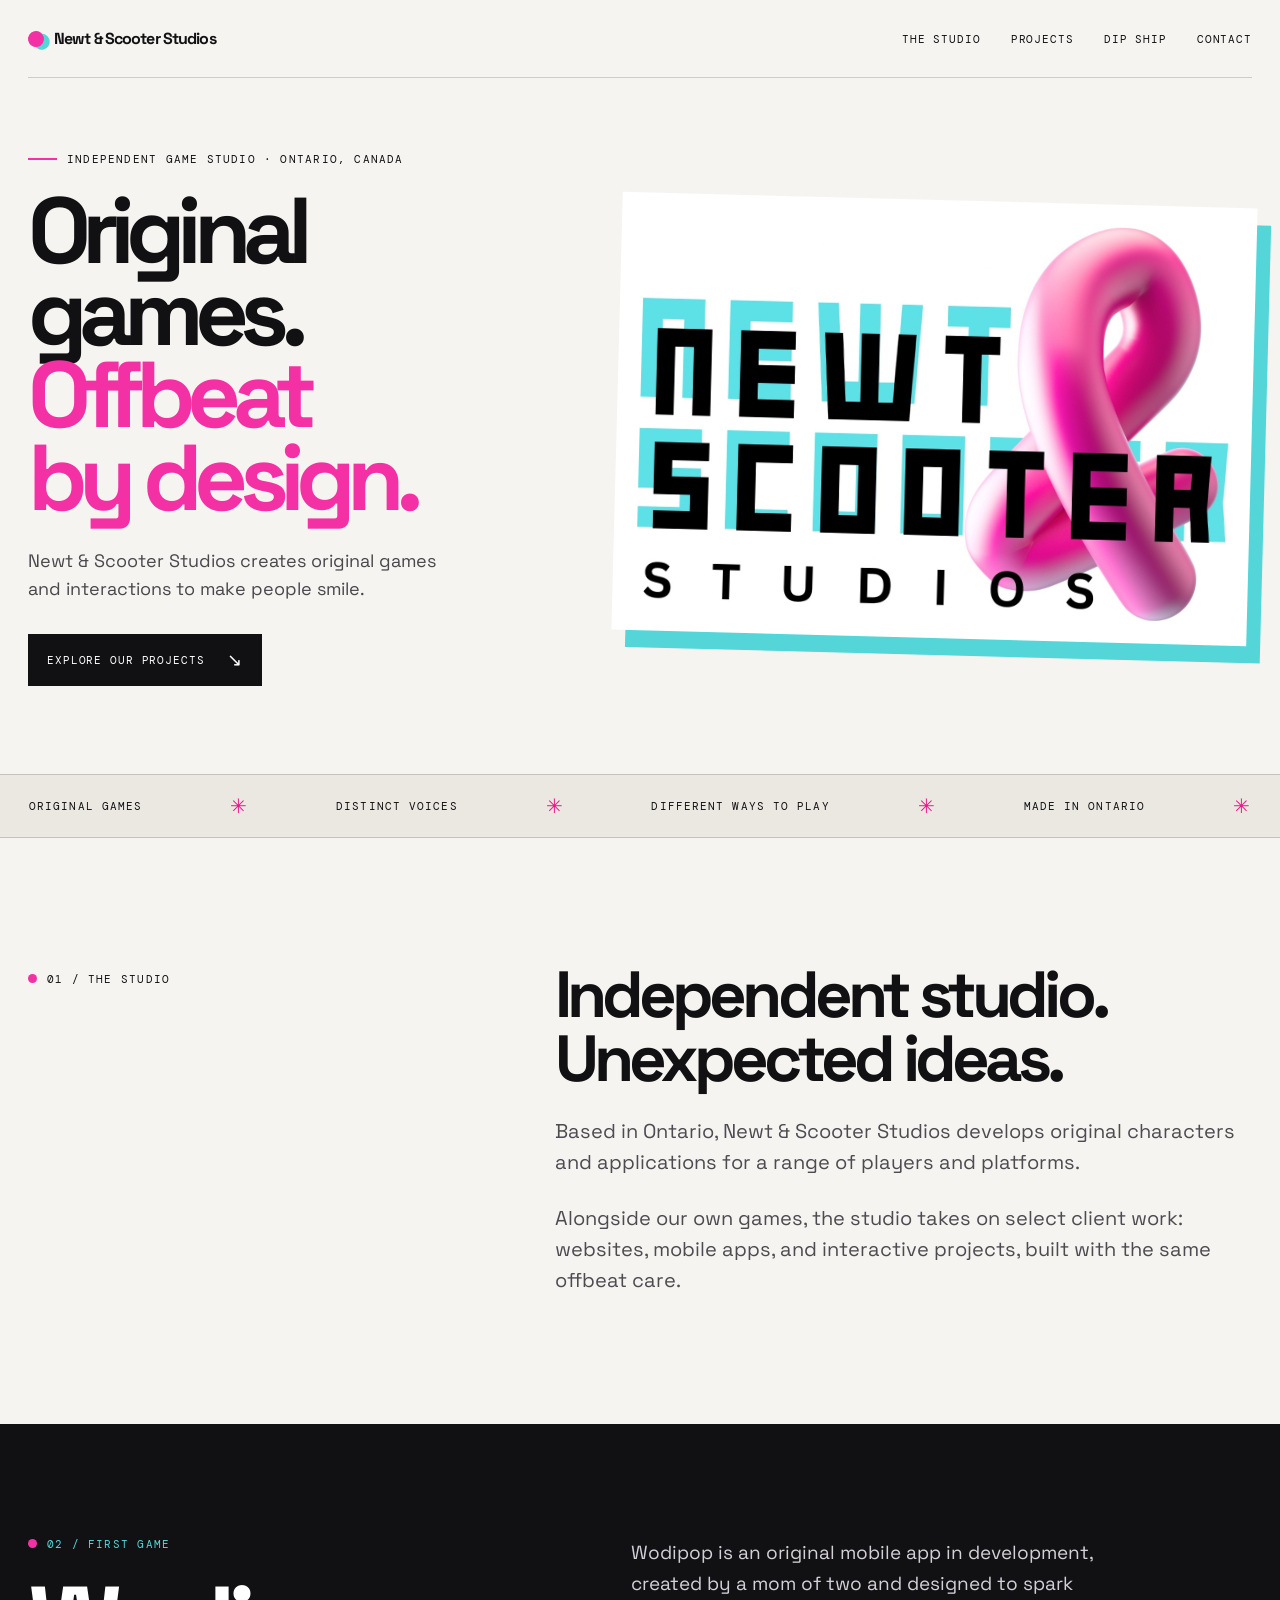
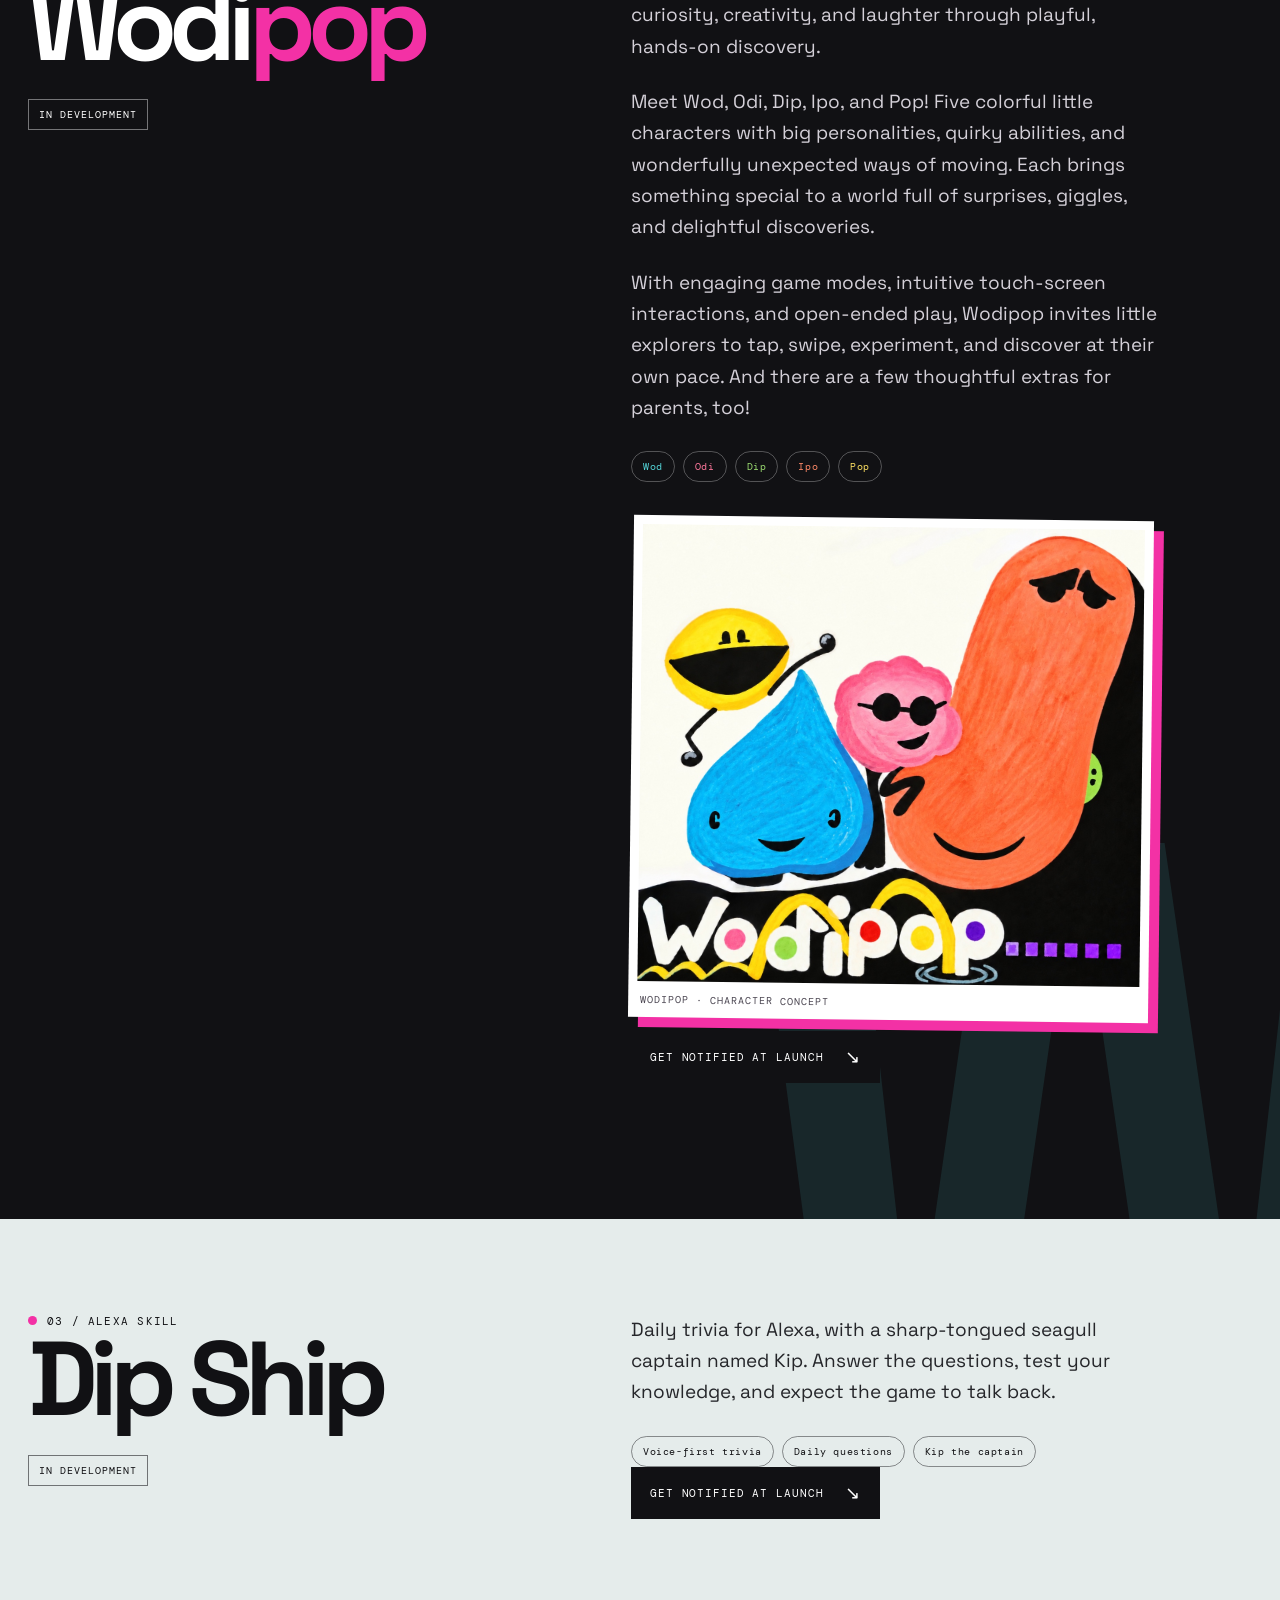
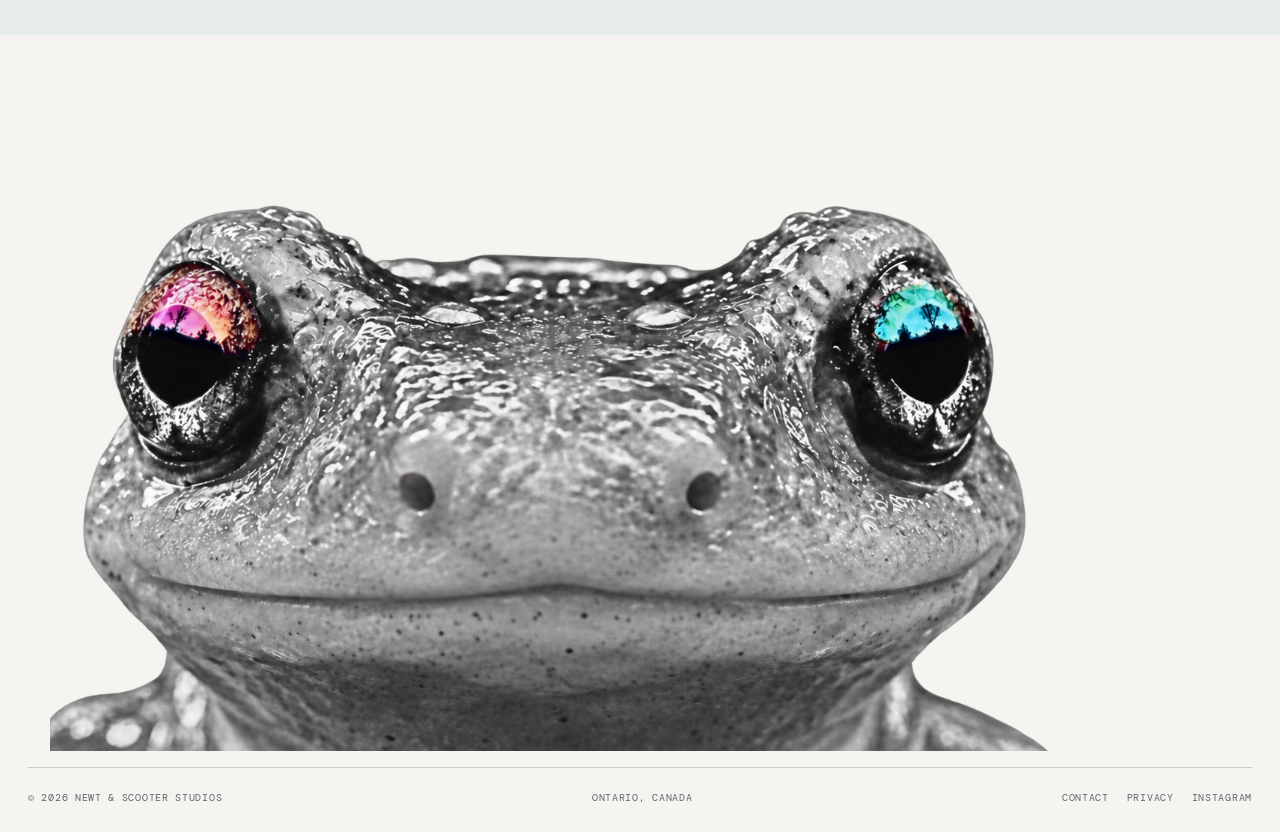
==== commit 9a2e3326: "Update index.html Muse rewrite with Claude-suggested edits" ====
--- a/index.html
+++ b/index.html
@@ -5,7 +5,7 @@
   <meta name="viewport" content="width=device-width, initial-scale=1">
   <meta name="theme-color" content="#f6f4f0">
       <meta name="description" content="Newt & Scooter Studios is an independent Ontario game studio making original games and interactive experiences across genres and platforms.">
-  <title>Newt & Scooter Studios | Original Worlds.</title>
+  <title>Newt & Scooter Studios | Original Worlds</title>
   <link rel="canonical" href="https://newtandscooter.com/">
   <meta property="og:type" content="website">
   <meta property="og:site_name" content="Newt &amp; Scooter Studios">
@@ -57,6 +57,7 @@
       <div class="studio-copy">
         <h2 id="studio-title">Independent studio.<br>Unexpected ideas.</h2>
         <p>Based in Ontario, Newt &amp; Scooter Studios develops original characters and applications for a range of players and platforms.</p>
+        <p>Alongside our own games, the studio takes on select client work: websites, mobile apps, and interactive projects, built with the same offbeat care.</p>
       </div>
     </section>
     <section id="first-game" class="project" aria-labelledby="project-title">
@@ -67,7 +68,6 @@
           <span class="status">In development</span>
         </div>
         <div class="project-description">
-          <p>Wodipop </p>
           <p>Wodipop is an original mobile app in development, created by a mom of two and designed to spark curiosity, creativity, and laughter through playful, hands-on discovery.</p>
           <p>Meet Wod, Odi, Dip, Ipo, and Pop! Five colorful little characters with big personalities, quirky abilities, and wonderfully unexpected ways of moving. Each brings something special to a world full of surprises, giggles, and delightful discoveries.</p>
           <p>With engaging game modes, intuitive touch-screen interactions, and open-ended play, Wodipop invites little explorers to tap, swipe, experiment, and discover at their own pace. And there are a few thoughtful extras for parents, too! </p>
@@ -76,6 +76,7 @@
             <img src="/assets/images/wodipop-cast-artwork.jpeg" alt="A hand-drawn Wodipop cast: Wod, Pop, Odi, Ipo, and Dip peeking out from behind Ipo, above the Wodipop logo">
             <figcaption>Wodipop · Character concept</figcaption>
           </figure>
+          <p><a class="button" href="mailto:hi@newtandscooter.com?subject=Wodipop%20waitlist">Get notified at launch <b aria-hidden="true">↘</b></a></p>
         </div>
       </div>
     </section>
@@ -89,9 +90,11 @@
         <div class="dipship-copy">
           <p>Daily trivia for Alexa, with a sharp-tongued seagull captain named Kip. Answer the questions, test your knowledge, and expect the game to talk back.</p>
           <div class="dipship-tags" aria-label="Dip Ship features"><span>Voice-first trivia</span><span>Daily questions</span><span>Kip the captain</span></div>
+          <p><a class="button" href="mailto:hi@newtandscooter.com?subject=Dip%20Ship%20waitlist">Get notified at launch <b aria-hidden="true">↘</b></a></p>
         </div>
       </div>
     </section>
+    <!-- Hidden until there is a real announcement to make.
     <section id="hello" class="shell outro" aria-labelledby="outro-title">
       <div>
         <p class="section-label">04 / More soon</p>
@@ -102,7 +105,7 @@
         <p id="share-status-home" class="share-status" data-share-status aria-live="polite"></p>
         <a class="button" href="/contact.html">Contact the studio <b aria-hidden="true">↘</b></a>
       </div>
-    </section>
+    </section> -->
   </main>
   <figure class="closing-image">
     <img src="/assets/images/newt-cutout.png" alt="Isolated close-up of a silver-toned newt with pink and teal reflections in its eyes" loading="lazy" decoding="async">
@@ -110,9 +113,8 @@
   <footer class="shell site-footer">
     <p>© 2026 Newt &amp; Scooter Studios</p>
     <p>Ontario, Canada</p>
-    <nav aria-label="Footer links"><a href="/contact.html">Contact</a><a href="/privacy.html">Privacy</a></nav>
-    <p class="social-note">Social links coming soon</p>
+    <nav aria-label="Footer links"><a href="/contact.html">Contact</a><a href="/privacy.html">Privacy</a><a href="https://www.instagram.com/newtandscooter/" target="_blank" rel="noopener">Instagram</a></nav>
   </footer>
   <script src="/site.js" defer></script>
 </body>
-</html>
+</html>
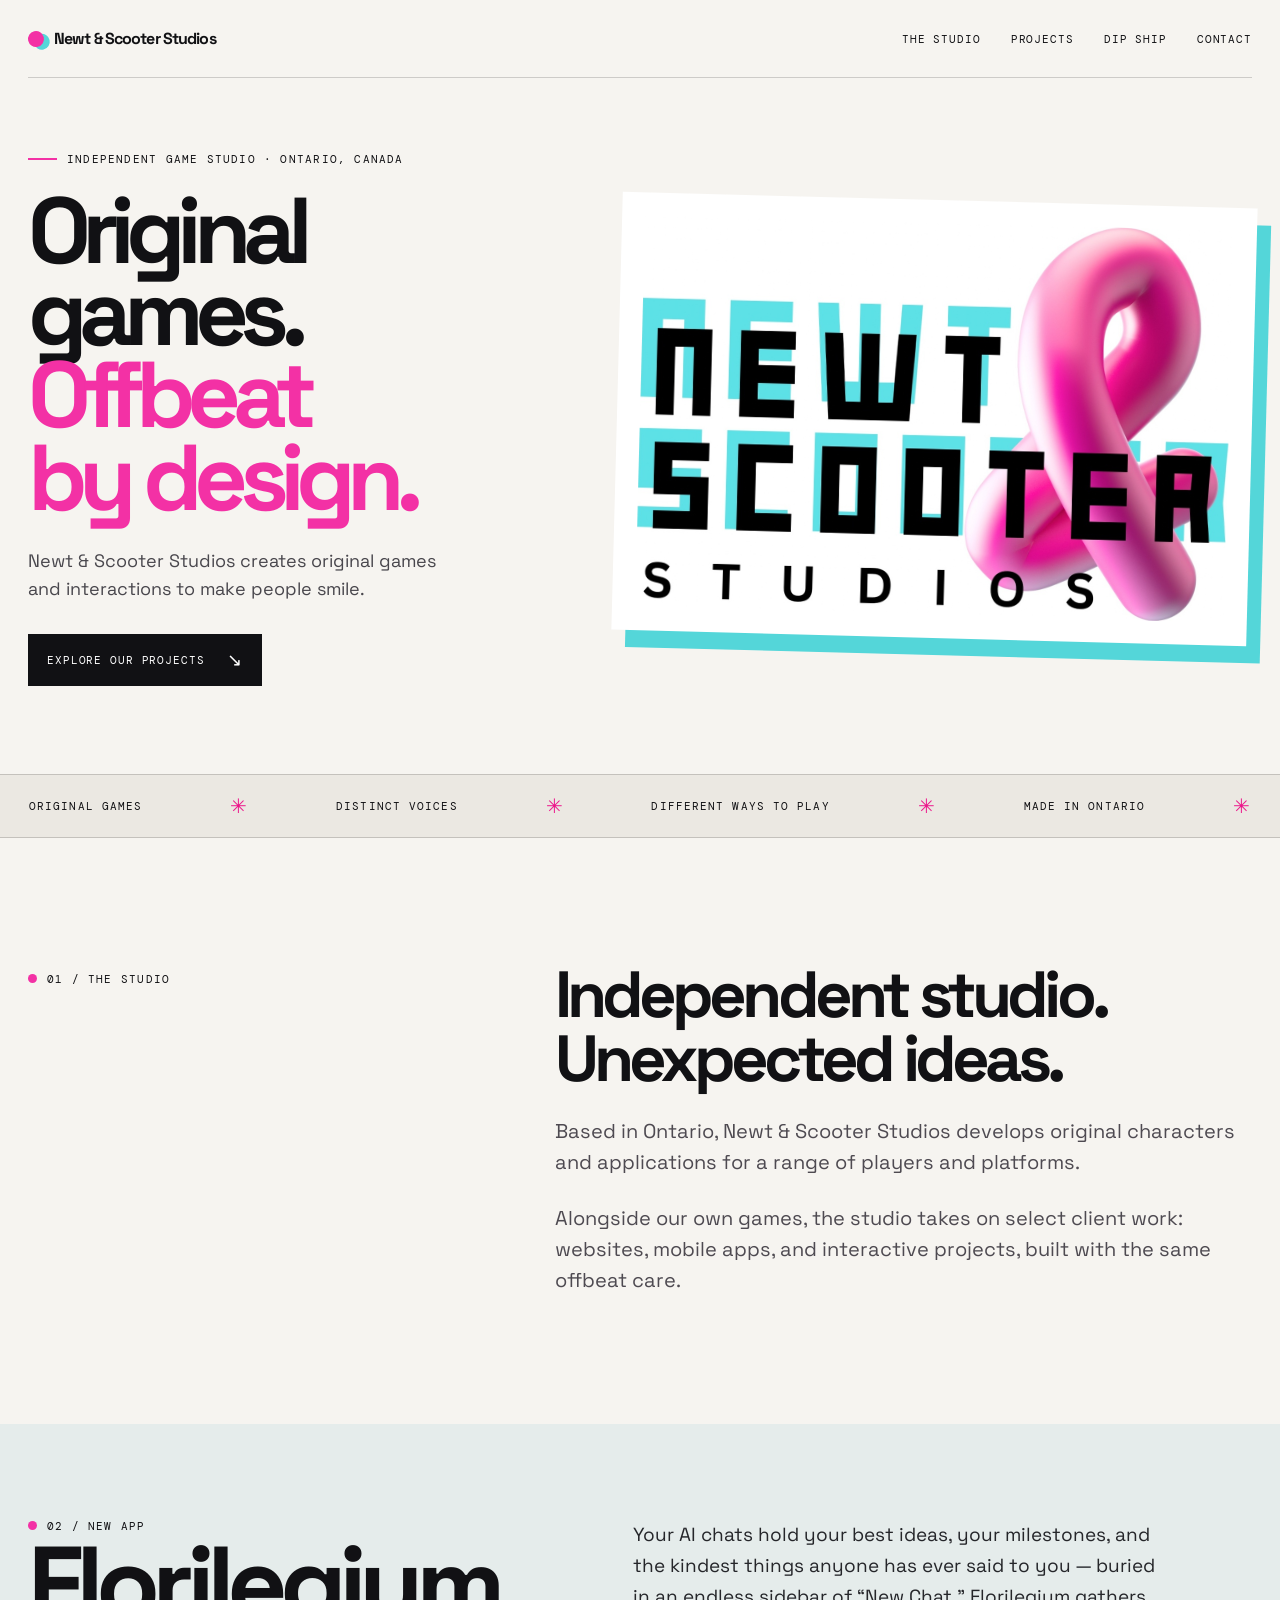
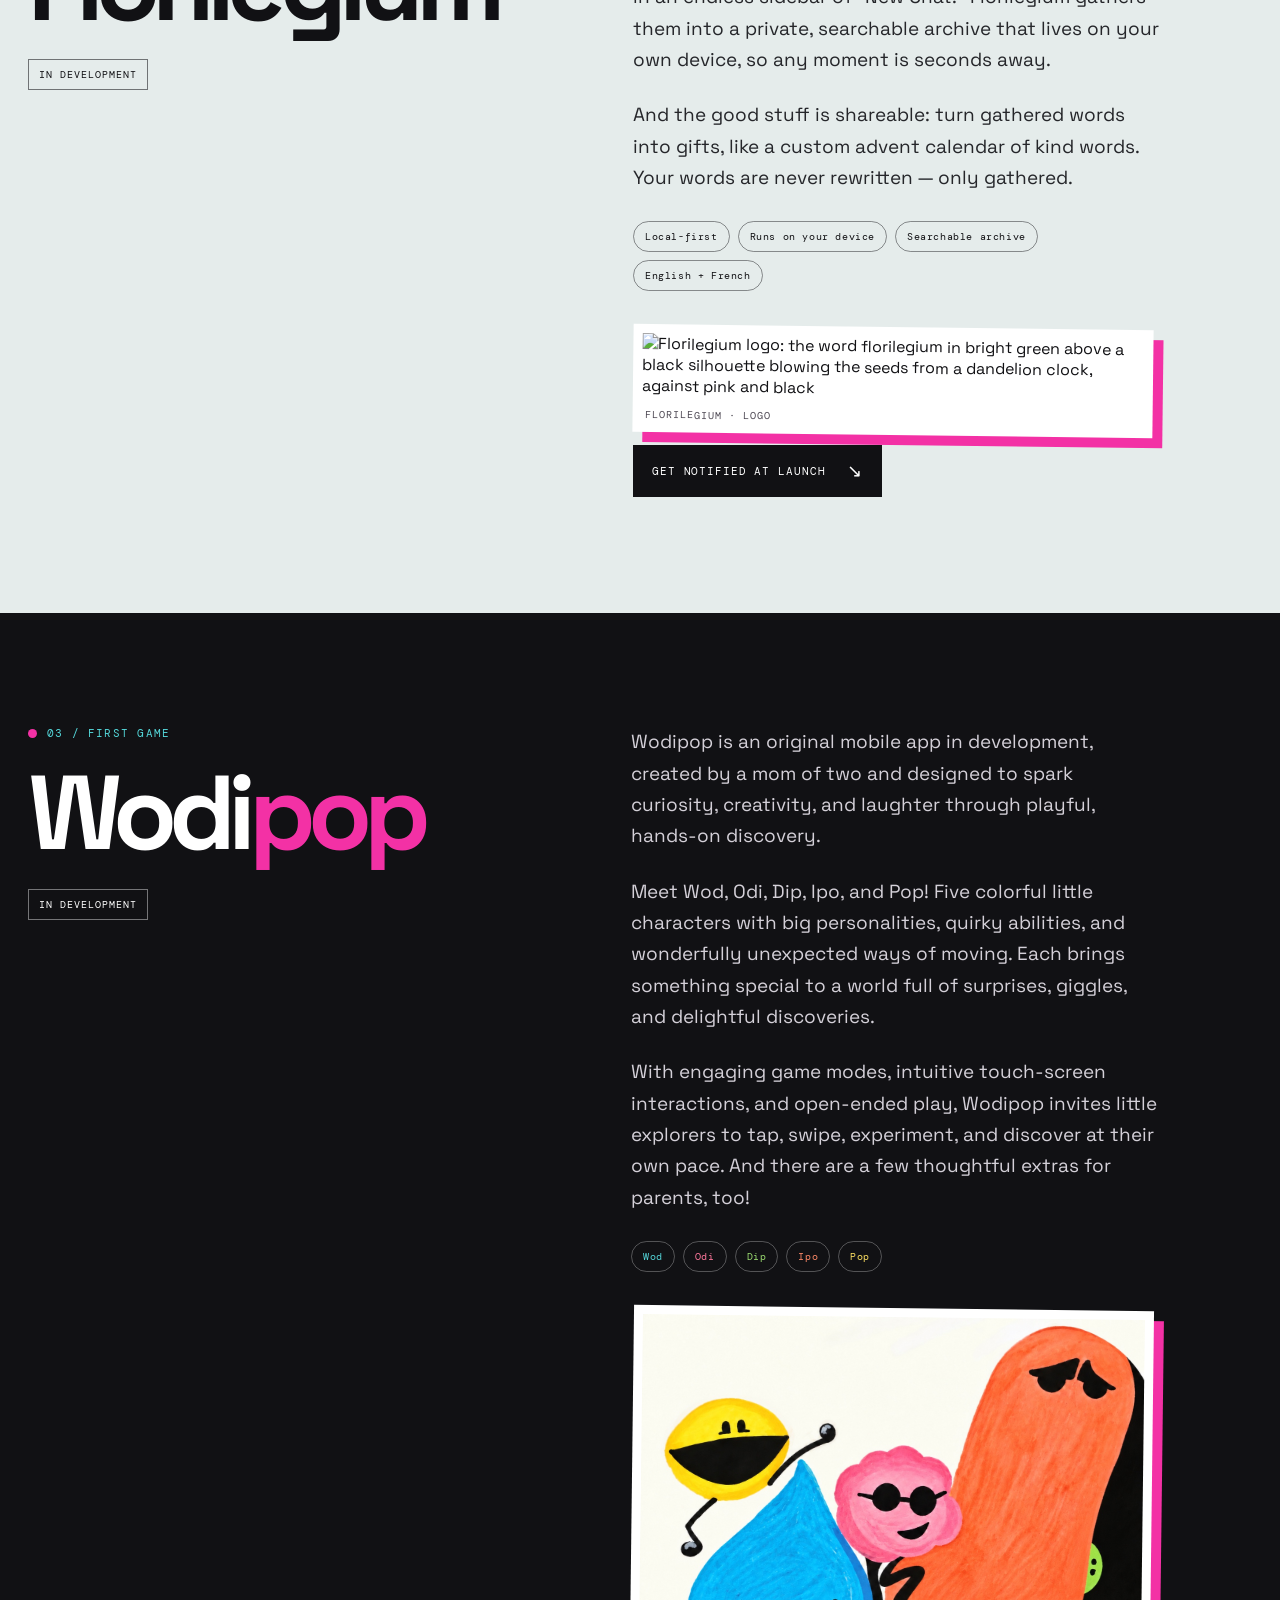
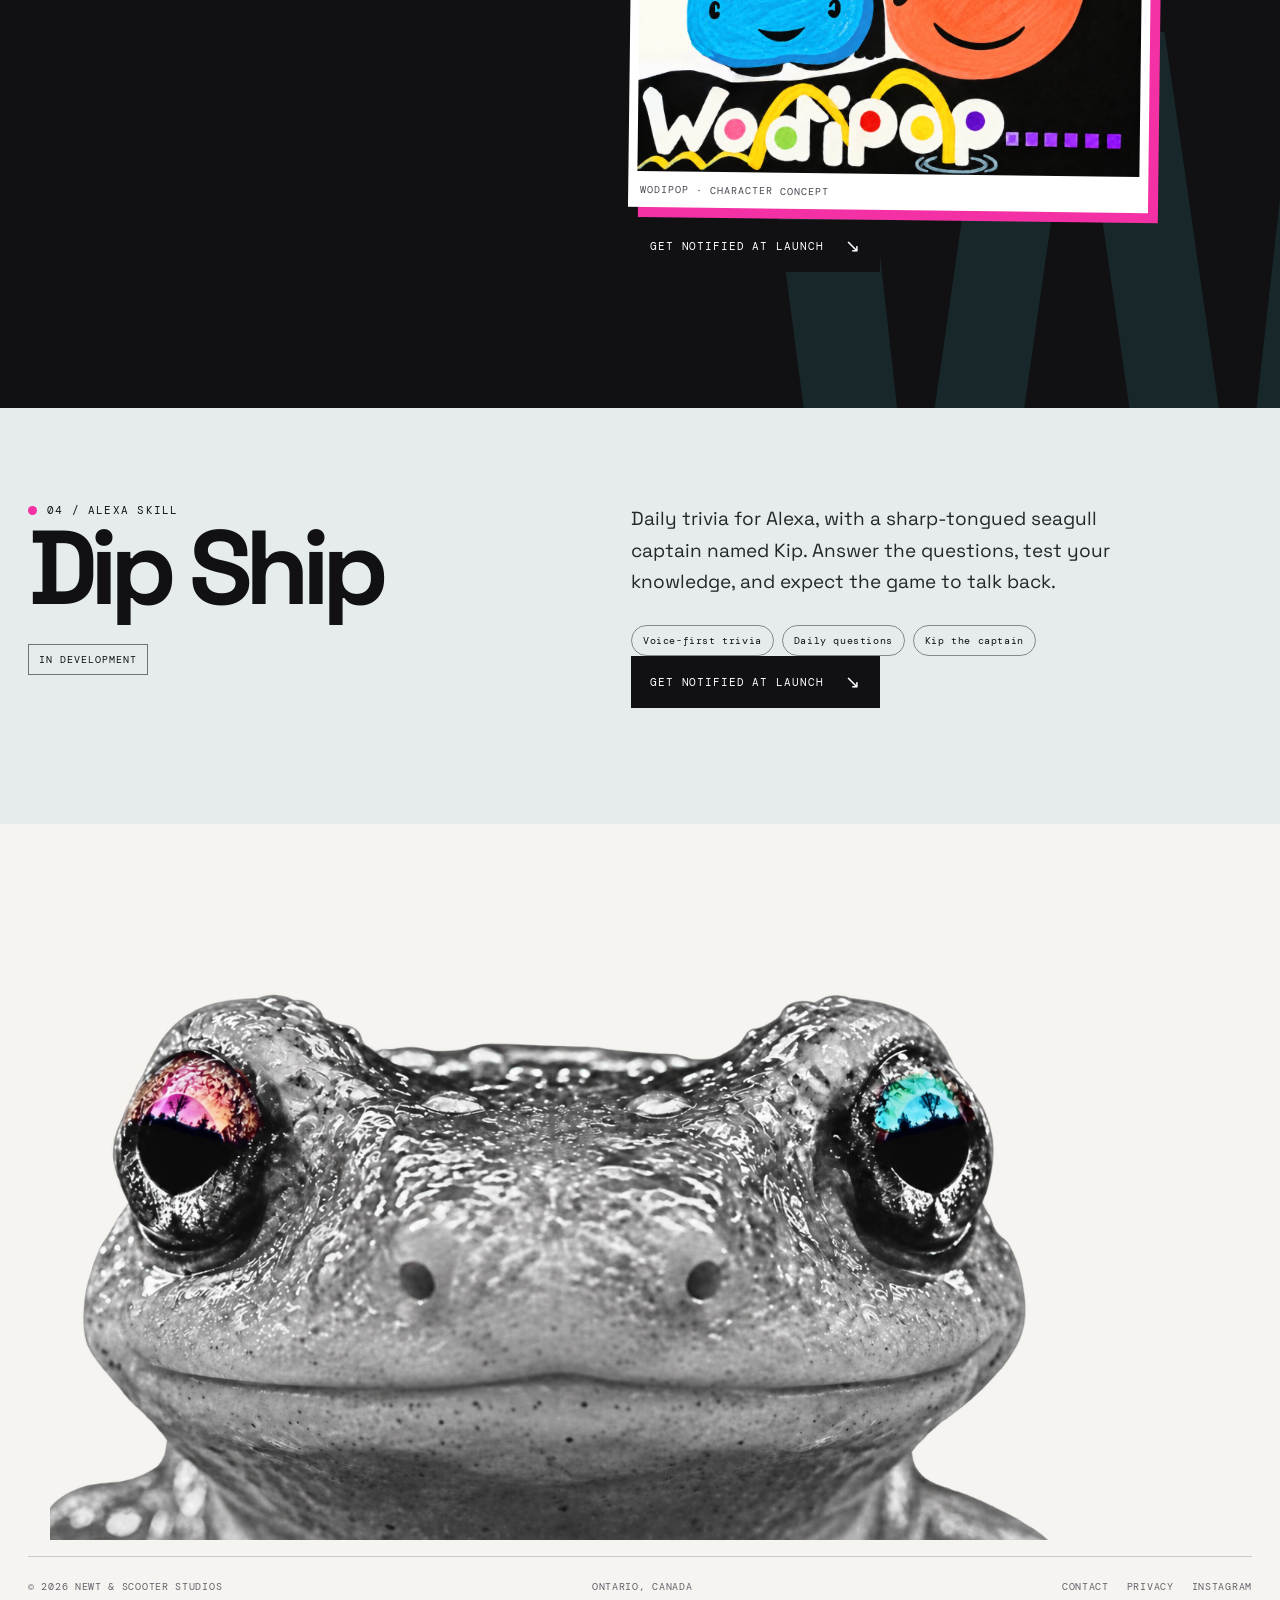
==== commit 64acf108: "Update index.html" ====
--- a/index.html
+++ b/index.html
@@ -32,7 +32,7 @@
     <a class="brand" href="/" aria-label="Newt and Scooter Studios home"><i class="brand-mark" aria-hidden="true"></i> Newt &amp; Scooter Studios</a>
     <nav class="nav" aria-label="Main navigation">
       <a href="/#studio">The studio</a>
-      <a href="/#first-game">Projects</a>
+      <a href="/#florilegium">Projects</a>
       <a href="/#dipship">Dip Ship</a>
       <a href="/contact.html">Contact</a>
     </nav>
@@ -43,7 +43,7 @@
         <p class="eyebrow">Independent game studio · Ontario, Canada</p>
         <h1 id="hero-title"><span>Original</span><span>games.</span><span class="accent">Offbeat</span><span class="accent">by design.</span></h1>
         <p class="hero-copy">Newt &amp; Scooter Studios creates original games and interactions to make people smile.</p>
-        <a class="button" href="#first-game">Explore our projects <b aria-hidden="true">↘</b></a>
+        <a class="button" href="#florilegium">Explore our projects <b aria-hidden="true">↘</b></a>
       </div>
       <div class="hero-art">
         <img src="/assets/images/newt-scooter-logo.jpg" alt="Newt &amp; Scooter Studios logo with cyan lettering and a glossy pink ampersand">
@@ -60,10 +60,29 @@
         <p>Alongside our own games, the studio takes on select client work: websites, mobile apps, and interactive projects, built with the same offbeat care.</p>
       </div>
     </section>
+    <section id="florilegium" class="dipship" aria-labelledby="florilegium-title">
+      <div class="shell dipship-inner">
+        <div>
+          <p class="section-label">02 / New app</p>
+          <h2 id="florilegium-title">Florilegium</h2>
+          <span class="status">In development</span>
+        </div>
+        <div class="dipship-copy">
+          <p>Your AI chats hold your best ideas, your milestones, and the kindest things anyone has ever said to you — buried in an endless sidebar of “New Chat.” Florilegium gathers them into a private, searchable archive that lives on your own device, so any moment is seconds away.</p>
+          <p>And the good stuff is shareable: turn gathered words into gifts, like a custom advent calendar of kind words. Your words are never rewritten — only gathered.</p>
+          <div class="dipship-tags" aria-label="Florilegium features"><span>Local-first</span><span>Runs on your device</span><span>Searchable archive</span><span>English + French</span></div>
+          <figure class="project-art">
+            <img src="/assets/images/florilegium-logo.jpg" alt="Florilegium logo: the word florilegium in bright green above a black silhouette blowing the seeds from a dandelion clock, against pink and black">
+            <figcaption>Florilegium · Logo</figcaption>
+          </figure>
+          <p><a class="button" href="mailto:hi@newtandscooter.com?subject=Florilegium%20waitlist">Get notified at launch <b aria-hidden="true">↘</b></a></p>
+        </div>
+      </div>
+    </section>
     <section id="first-game" class="project" aria-labelledby="project-title">
       <div class="shell project-inner">
         <div>
-          <p class="section-label">02 / First game</p>
+          <p class="section-label">03 / First game</p>
           <h2 id="project-title">Wodi<em>pop</em></h2>
           <span class="status">In development</span>
         </div>
@@ -83,7 +102,7 @@
     <section id="dipship" class="dipship" aria-labelledby="dipship-title">
       <div class="shell dipship-inner">
         <div>
-          <p class="section-label">03 / Alexa skill</p>
+          <p class="section-label">04 / Alexa skill</p>
           <h2 id="dipship-title">Dip Ship</h2>
           <span class="status">In development</span>
         </div>
@@ -97,7 +116,7 @@
     <!-- Hidden until there is a real announcement to make.
     <section id="hello" class="shell outro" aria-labelledby="outro-title">
       <div>
-        <p class="section-label">04 / More soon</p>
+        <p class="section-label">05 / More soon</p>
         <h2 id="outro-title">More ideas are <span>in motion.</span></h2>
       </div>
       <div class="outro-actions">
@@ -117,4 +136,4 @@
   </footer>
   <script src="/site.js" defer></script>
 </body>
-</html>+</html>
